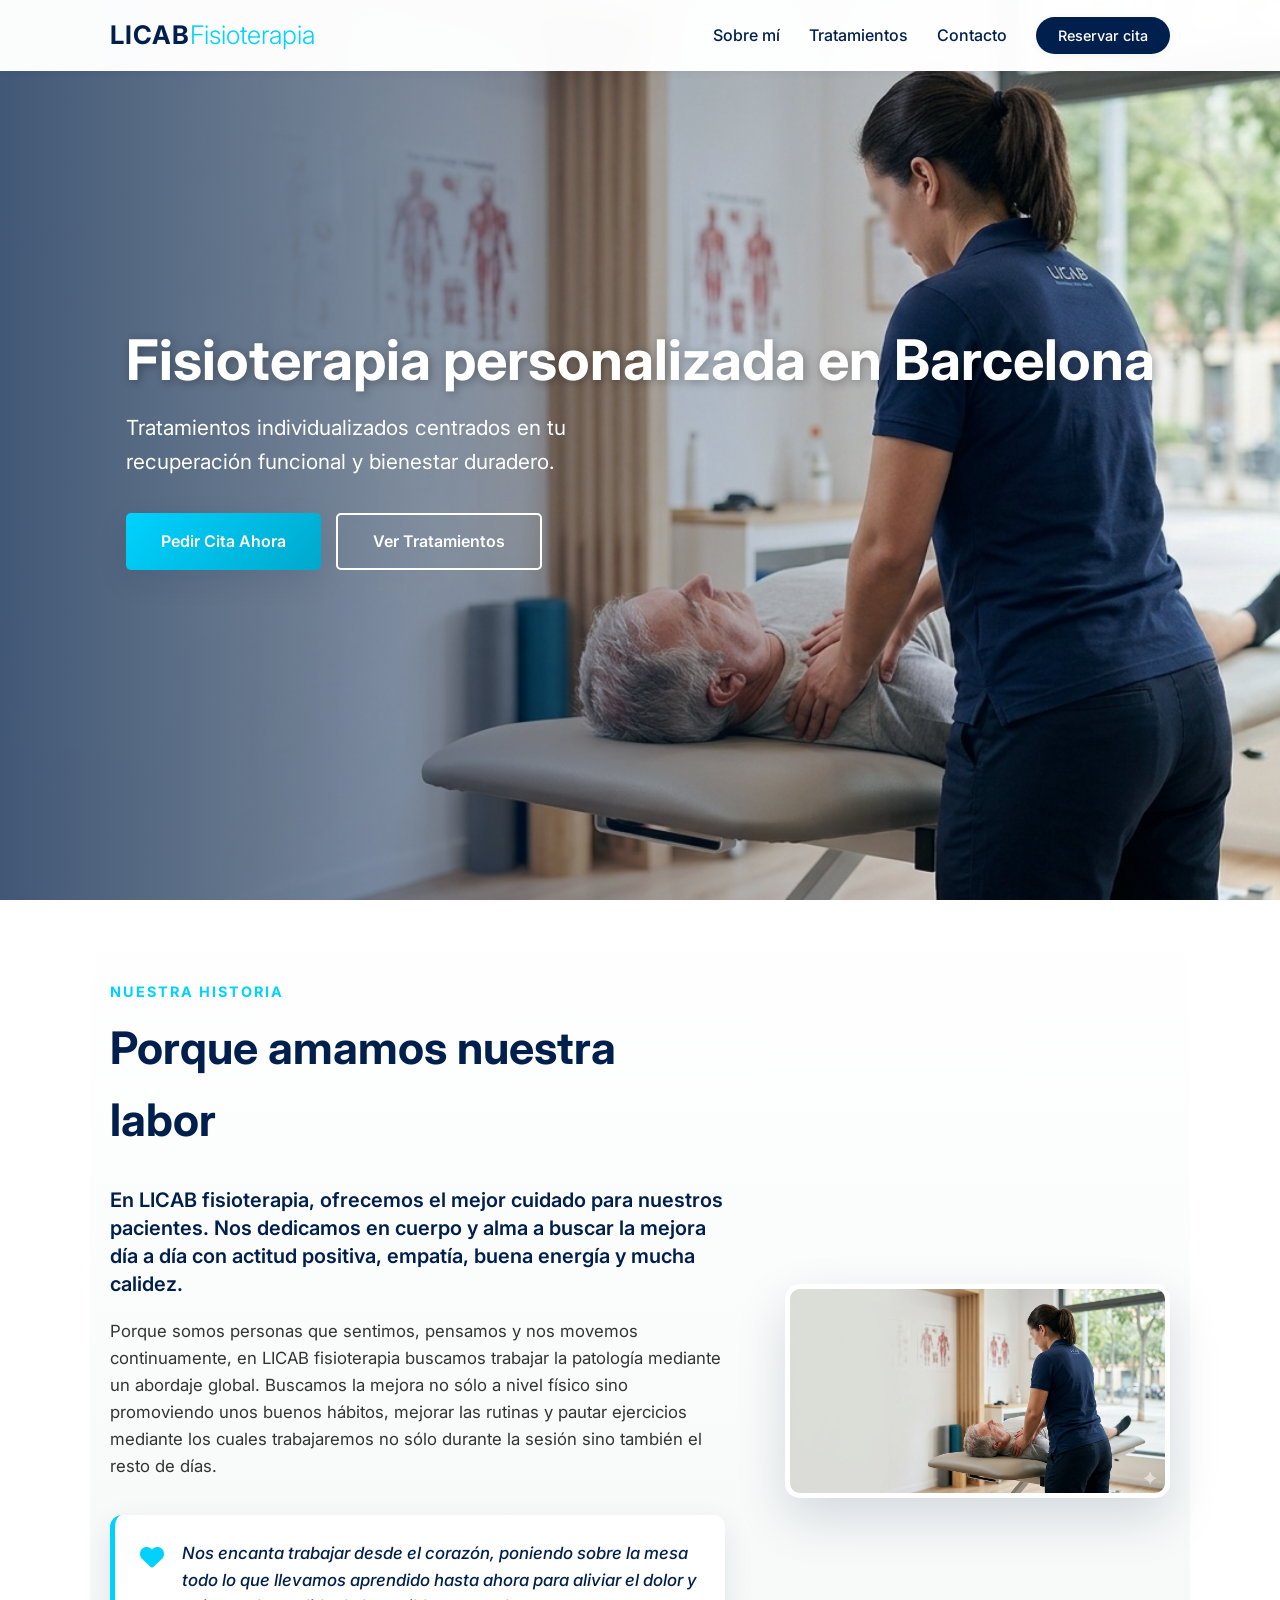
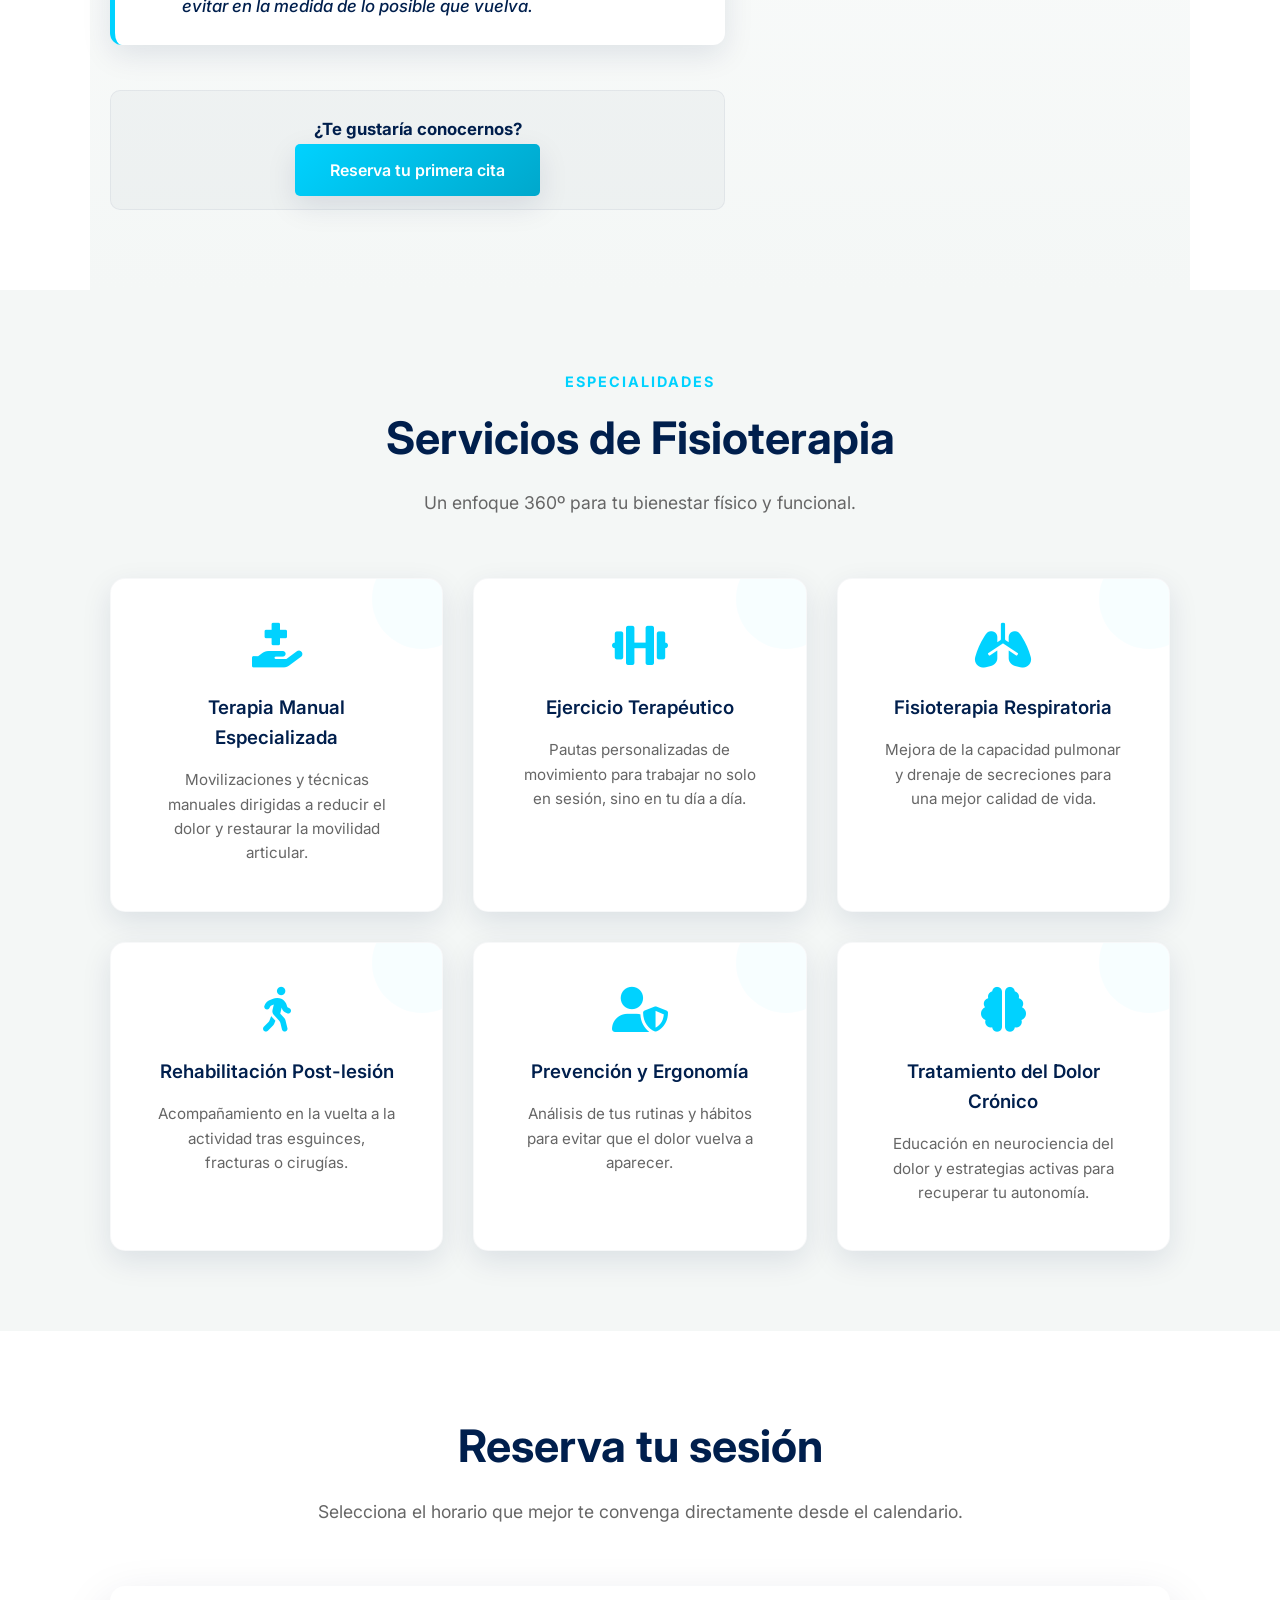
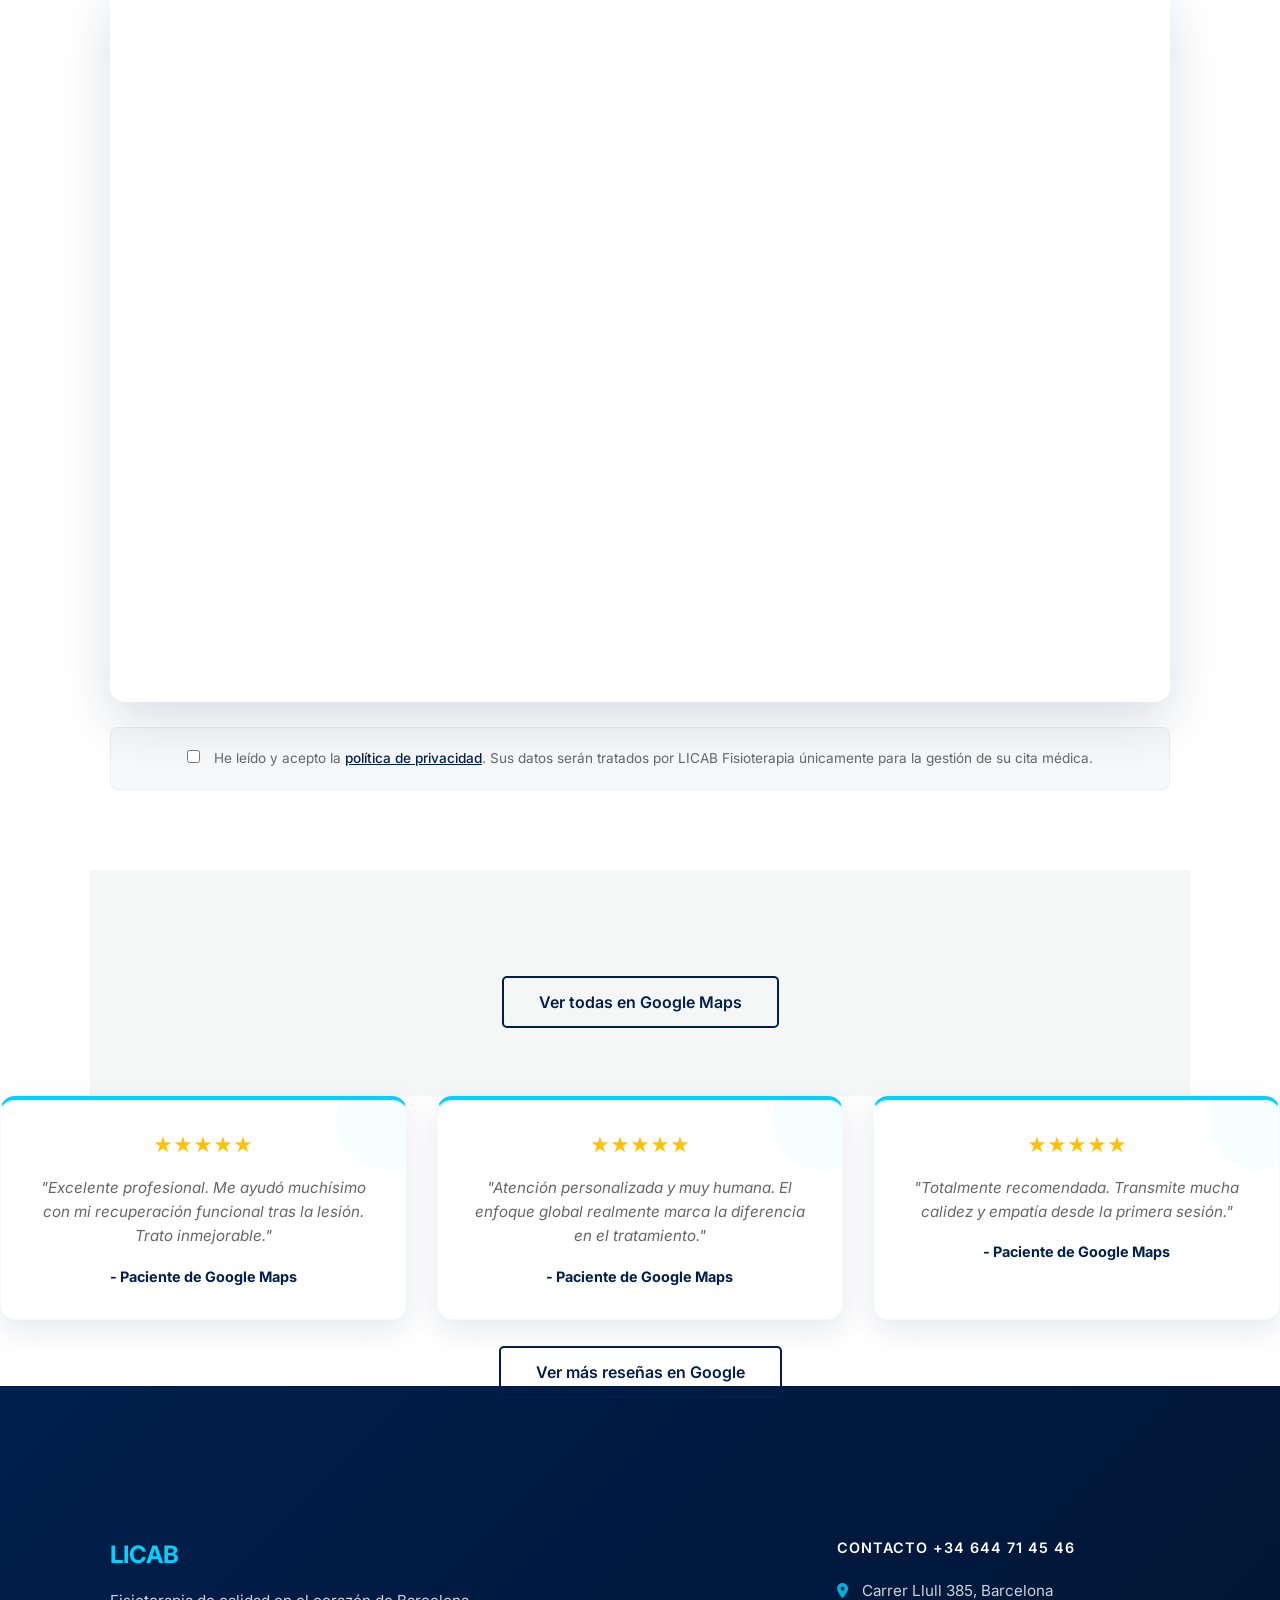
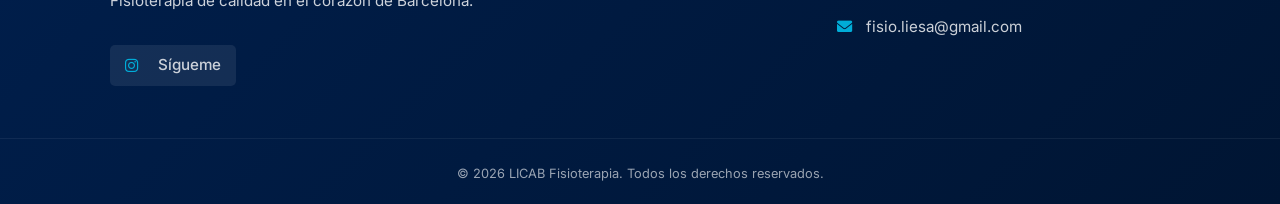
==== index.html @ 3797618f "Update index.html Signed-off-by: nekoblu <laura.licab@gmail.com>" ====
<!DOCTYPE html>
<html lang="es">
<head>
    <meta charset="UTF-8">
    <meta name="viewport" content="width=device-width, initial-scale=1.0">
    <title>LICAB Fisioterapia | Recuperación Funcional en Barcelona</title>
    <link href="https://fonts.googleapis.com/css2?family=Inter:wght@300;400;600;700&display=swap" rel="stylesheet">
    <link rel="stylesheet" href="https://cdnjs.cloudflare.com/ajax/libs/font-awesome/6.0.0/css/all.min.css">
    <link rel="stylesheet" href="style.css">
</head>
<body>

<header>
    <div class="container nav-container">
        <div class="logo">LICAB<span>Fisioterapia</span></div>
        <nav>
            <a href="#sobre">Sobre mí</a>
            <a href="#tratamientos">Tratamientos</a>
            <a href="#contacto">Contacto</a>
            <a class="btn-nav" href="#reserva">Reservar cita</a>
        </nav>
    </div>
</header>

<!-- SECCIÓN HERO (Encabezado) -->
<section class="hero">
    <div class="container hero-content-left"> <!-- Cambiamos el nombre de la clase aquí -->
        <h1>Fisioterapia personalizada en Barcelona</h1>
        <p>Tratamientos individualizados centrados en tu recuperación funcional y bienestar duradero.</p>
        <div class="hero-btns">
            <a class="btn-primary" href="#reserva">Pedir Cita Ahora</a>
            <a class="btn-secondary" href="#tratamientos">Ver Tratamientos</a>
        </div>
    </div>
</section>

<section id="sobre" class="container">
    <div class="sobre-nosotros-wrapper">
        
        <div class="sobre-text-content">
            <div class="section-header align-left">
                <span class="subtitle">Nuestra Historia</span>
                <h2>Porque amamos nuestra labor</h2>
            </div>
            
            <p class="lead">En LICAB fisioterapia, ofrecemos el mejor cuidado para nuestros pacientes. Nos dedicamos en cuerpo y alma a buscar la mejora día a día con actitud positiva, empatía, buena energía y mucha calidez.</p>
            
            <p>Porque somos personas que sentimos, pensamos y nos movemos continuamente, en LICAB fisioterapia buscamos trabajar la patología mediante un abordaje global. Buscamos la mejora no sólo a nivel físico sino promoviendo unos buenos hábitos, mejorar las rutinas y pautar ejercicios mediante los cuales trabajaremos no sólo durante la sesión sino también el resto de días.</p>
            
            <div class="destacado">
                <i class="fas fa-heart"></i>
                <p>Nos encanta trabajar desde el corazón, poniendo sobre la mesa todo lo que llevamos aprendido hasta ahora para aliviar el dolor y evitar en la medida de lo posible que vuelva.</p>
            </div>
            
            <div class="cta-sobre">
                <p><strong>¿Te gustaría conocernos?</strong></p>
                <a class="btn-primary" href="#reserva">Reserva tu primera cita</a>
            </div>
        </div>
        
        <div class="sobre-image">
            <img src="hero-licab.png" alt="Terapia funcional en LICAB Fisioterapia">
        </div>
        
    </div>
</section>

<section id="tratamientos" class="bg-light">
    <div class="container">
        <div class="section-header">
            <span class="subtitle">Especialidades</span>
            <h2>Servicios de Fisioterapia</h2>
            <p>Un enfoque 360º para tu bienestar físico y funcional.</p>
        </div>
        <div class="grid">
            <div class="card">
                <i class="fas fa-hand-holding-medical"></i>
                <h3>Terapia Manual Especializada</h3>
                <p>Movilizaciones y técnicas manuales dirigidas a reducir el dolor y restaurar la movilidad articular.</p>
            </div>
            <div class="card">
                <i class="fas fa-dumbbell"></i>
                <h3>Ejercicio Terapéutico</h3>
                <p>Pautas personalizadas de movimiento para trabajar no solo en sesión, sino en tu día a día.</p>
            </div>
            <div class="card">
                <i class="fas fa-lungs"></i>
                <h3>Fisioterapia Respiratoria</h3>
                <p>Mejora de la capacidad pulmonar y drenaje de secreciones para una mejor calidad de vida.</p>
            </div>
            <div class="card">
                <i class="fas fa-walking"></i>
                <h3>Rehabilitación Post-lesión</h3>
                <p>Acompañamiento en la vuelta a la actividad tras esguinces, fracturas o cirugías.</p>
            </div>
            <div class="card">
                <i class="fas fa-user-shield"></i>
                <h3>Prevención y Ergonomía</h3>
                <p>Análisis de tus rutinas y hábitos para evitar que el dolor vuelva a aparecer.</p>
            </div>
            <div class="card">
                <i class="fas fa-brain"></i>
                <h3>Tratamiento del Dolor Crónico</h3>
                <p>Educación en neurociencia del dolor y estrategias activas para recuperar tu autonomía.</p>
            </div>
        </div>
    </div>
</section>
    
<section id="reserva" class="container">
    <div class="section-header">
        <h2>Reserva tu sesión</h2>
        <p>Selecciona el horario que mejor te convenga directamente desde el calendario.</p>
    </div>
    <div class="calendar-wrapper">
        <iframe src="https://calendar.google.com/calendar/appointments/schedules/AcZssZ2XTrCWddEaJgsJEPg79zLA_coo40EEr0-ue2dcahUxBSBDdpZVx-xf2ixdfQ2lwGW5abkNfTvt?gv=true" style="border: 0" width="100%" height="700" frameborder="0"></iframe>
    </div>
    
    <div class="privacy-notice">
        <p>
            <input type="checkbox" id="privacy" required> 
            He leído y acepto la <a href="politica-privacidad.html" target="_blank">política de privacidad</a>. 
            Sus datos serán tratados por LICAB Fisioterapia únicamente para la gestión de su cita médica.
        </p>
    </div>
</section>
<!-- SECCIÓN RESEÑAS (Botón corregido) -->
<section id="resenas" class="container bg-light">
    <!-- ... resto del código de las tarjetas ... -->
    <div style="text-align: center; margin-top: 40px;">
        <!-- Este es el nuevo enlace corregido para evitar el error 404 -->
        <a href="https://www.google.com/search?q=LICAB+fisioterapia+Barcelona#lrd=0x12a4a36b3252533b:0x5e0f52285153860d,1" 
           target="_blank" 
           class="btn-secondary" 
           style="color: var(--navy); border-color: var(--navy);">
           Ver todas en Google Maps
        </a>
    </div>
</section>
    
    <div class="grid">
        <div class="card resena-card">
            <div class="stars">★★★★★</div>
            <p>"Excelente profesional. Me ayudó muchísimo con mi recuperación funcional tras la lesión. Trato inmejorable."</p>
            <span class="autor">- Paciente de Google Maps</span>
        </div>
        
        <div class="card resena-card">
            <div class="stars">★★★★★</div>
            <p>"Atención personalizada y muy humana. El enfoque global realmente marca la diferencia en el tratamiento."</p>
            <span class="autor">- Paciente de Google Maps</span>
        </div>
        
        <div class="card resena-card">
            <div class="stars">★★★★★</div>
            <p>"Totalmente recomendada. Transmite mucha calidez y empatía desde la primera sesión."</p>
            <span class="autor">- Paciente de Google Maps</span>
        </div>
    </div>

    <div style="text-align: center; margin-top: 40px;">
        <a href="https://www.google.com/maps/search/LICAB+fisioterapia+Barcelona" target="_blank" class="btn-secondary" style="color: var(--navy); border-color: var(--navy);">Ver más reseñas en Google</a>
    </div>
</section>
    
<footer id="contacto">
    <div class="container footer-grid">
        <div>
            <h3>LICAB</h3>
            <p>Fisioterapia de calidad en el corazón de Barcelona.</p>
            <p class="social-links">
                <a href="https://instagram.com/TU_USUARIO" target="_blank">
                    <i class="fab fa-instagram"></i> Sígueme
                </a>
            </p>
        </div>
        <div>
            <h4>Contacto +34 644 71 45 46</h4>
            <p><i class="fas fa-map-marker-alt"></i> Carrer Llull 385, Barcelona</p>
            <p><i class="fas fa-envelope"></i> fisio.liesa@gmail.com</p>
        </div>
    </div>
    <div class="footer-bottom">
        <p>© 2026 LICAB Fisioterapia. Todos los derechos reservados.</p>
    </div>
</footer>

<script src="script.js"></script>
</body>
</html>
---- style.css ----
/* =========================================
   LICAB Fisioterapia - Estilos Profesionales
   Paleta: Azul Marino, Blanco, Cian Eléctrico
   ========================================= */

:root {
    /* Colores Principales */
    --navy: #001f4d;         /* Tu azul marino corporativo */
    --white: #ffffff;
    
    /* Colores Complementarios y Acentos */
    --light-bg: #f4f7f6;     /* Gris azulado muy suave para fondos */
    --accent: #00d2ff;       /* Cian eléctrico para botones y destaques */
    --accent-dark: #00a8cc;  /* Cian oscuro para hover */
    --text-main: #333333;
    --text-light: #666666;
    
    /* Profundidad y Capas */
    --shadow-sm: 0 2px 8px rgba(0, 31, 77, 0.05);
    --shadow-md: 0 10px 30px rgba(0, 31, 77, 0.1);
    --shadow-lg: 0 20px 50px rgba(0, 31, 77, 0.15);
    
    /* Transiciones */
    --transition: all 0.3s cubic-bezier(0.4, 0, 0.2, 1);
}

/* --- Resets Básicos y Tipografía --- */
* { box-sizing: border-box; margin: 0; padding: 0; }

.resena-card {
    background: var(--white);
    padding: 30px !important;
    border-top: 4px solid var(--accent) !important;
}

.stars {
    color: #ffc107; /* Dorado Google */
    font-size: 1.2rem;
    margin-bottom: 15px;
}

.resena-card p {
    font-style: italic;
    font-size: 0.95rem;
    color: var(--text-main);
    margin-bottom: 15px;
}

.autor {
    font-weight: 700;
    color: var(--navy);
    font-size: 0.9rem;
}
html { scroll-behavior: smooth; font-size: 16px; }

body { 
    font-family: 'Inter', sans-serif; 
    color: var(--text-main); 
    line-height: 1.6;
    background-color: var(--white);
}

.container { max-width: 1100px; margin: 0 auto; padding: 80px 20px; }

/* --- Header y Navegación Dinámica --- */
header {
    background: rgba(255, 255, 255, 0.98);
    backdrop-filter: blur(10px);
    position: fixed; width: 100%; top: 0; z-index: 1000;
    transition: var(--transition);
    /* Sombra inicial suave */
    box-shadow: var(--shadow-sm);
}

/* Clase que se añade con JS al hacer scroll (script.js debe estar activo) */
header.sticky {
    box-shadow: var(--shadow-md);
    padding: 10px 0;
}

.nav-container {
    display: flex; justify-content: space-between; align-items: center;
    padding: 15px 20px;
}

.logo { 
    font-weight: 700; font-size: 1.6rem; 
    color: var(--navy); 
    text-transform: uppercase; letter-spacing: 1px;
}
.logo span { color: var(--accent); font-weight: 300; text-transform: none; letter-spacing: 0; }

nav a { 
    text-decoration: none; color: var(--navy); 
    margin-left: 25px; font-weight: 500; 
    transition: var(--transition);
    position: relative;
}

nav a:not(.btn-nav)::after {
    content: ''; position: absolute; width: 0; height: 2px; 
    bottom: -5px; left: 0; background-color: var(--accent);
    transition: var(--transition);
}

nav a:not(.btn-nav):hover::after { width: 100%; }
nav a:hover { color: var(--accent); }

.btn-nav {
    background: var(--navy); color: white !important;
    padding: 10px 22px; border-radius: 50px;
    font-size: 0.9rem;
    box-shadow: var(--shadow-sm);
}
.btn-nav:hover { background: var(--accent); transform: translateY(-2px); box-shadow: var(--shadow-md); }

/* --- Hero Section Alineada a la Izquierda --- */
.hero {
    background: 
        linear-gradient(90deg, rgba(0, 31, 77, 0.7) 0%, rgba(0, 31, 77, 0.2) 60%, transparent 100%), 
        url('hero-licab.png') center/cover no-repeat;
    height: 100vh;
    display: flex; 
    align-items: center; 
    justify-content: flex-start; /* Empuja el contenido al inicio (izquierda) */
    text-align: left; /* Alinea el texto a la izquierda */
    color: white;
    background-attachment: fixed;
    margin-top: 0;
}

.hero-content {
    max-width: 650px; /* Limitamos el ancho para que no cruce toda la pantalla */
    padding-left: 8%; /* Espacio de cortesía respecto al borde izquierdo */
}

.hero h1 { 
    font-size: 3.5rem; 
    margin-bottom: 20px; 
    font-weight: 700; 
    line-height: 1.1;
    text-shadow: 2px 2px 10px rgba(0,0,0,0.3);
}

.hero p { 
    font-size: 1.3rem; 
    margin-bottom: 35px; 
    max-width: 500px; /* El párrafo se lee mejor si no es muy ancho */
}

.hero-btns { 
    display: flex; 
    gap: 15px; 
    justify-content: flex-start; /* Botones alineados a la izquierda */
}

/* Ajuste para móviles: centramos el contenido para que sea legible en pantallas pequeñas */
@media (max-width: 768px) {
    .hero {
        justify-content: center;
        text-align: center;
    }
    .hero-content {
        padding-left: 20px;
        padding-right: 20px;
    }
    .hero-btns {
        justify-content: center;
        flex-direction: column;
    }
}

/* Botones con degradado sutil */
.btn-primary {
    background: linear-gradient(135deg, var(--accent) 0%, var(--accent-dark) 100%);
    color: white; padding: 16px 35px; border-radius: 5px; 
    text-decoration: none; font-weight: 600; 
    transition: var(--transition);
    box-shadow: var(--shadow-md);
    border: none; cursor: pointer;
}

.btn-secondary {
    border: 2px solid white; color: white;
    padding: 14px 35px; border-radius: 5px; text-decoration: none;
    font-weight: 600; transition: var(--transition);
    backdrop-filter: blur(5px);
}

.btn-primary:hover { 
    transform: translateY(-3px); 
    box-shadow: var(--shadow-lg);
}

.btn-secondary:hover { 
    background: rgba(255,255,255,0.1);
    transform: translateY(-2px);
}

/* --- Secciones Generales y Títulos --- */
.section-header { text-align: center; margin-bottom: 60px; max-width: 700px; margin-left: auto; margin-right: auto; }
.subtitle { color: var(--accent); text-transform: uppercase; letter-spacing: 2px; font-size: 0.9rem; font-weight: 700; margin-bottom: 10px; display: block; }
.section-header h2 { color: var(--navy); font-size: 2.8rem; font-weight: 700; margin-bottom: 15px; }
.section-header p { color: var(--text-light); font-size: 1.1rem; }

.bg-light { background-color: var(--light-bg); }

/* --- Sobre Nosotros (Con Degradado de Fondo sutil) --- */
#sobre {
    background: linear-gradient(180deg, var(--white) 0%, var(--light-bg) 100%);
}

.sobre-nosotros-wrapper {
    display: grid;
    grid-template-columns: 1.6fr 1fr; /* Más espacio al texto */
    gap: 60px;
    align-items: center;
}

.align-left { text-align: left; margin-bottom: 30px; margin-left: 0; }

.sobre-text-content p { margin-bottom: 20px; color: var(--text-main); font-size: 1.05rem; }
.sobre-text-content p.lead { font-size: 1.25rem; color: var(--navy); font-weight: 600; line-height: 1.4; }

/* Recuadro Destacado con profundidad */
.destacado {
    background: var(--white);
    padding: 25px;
    border-radius: 12px;
    border-left: 5px solid var(--accent);
    margin: 35px 0;
    display: flex; align-items: start; gap: 18px;
    box-shadow: var(--shadow-md);
}

.destacado i { color: var(--accent); font-size: 1.5rem; margin-top: 5px; }
.destacado p { margin: 0; font-style: italic; color: var(--navy); font-weight: 500; }

.cta-sobre {
    margin-top: 45px; background: rgba(0, 31, 77, 0.03);
    padding: 25px; border-radius: 10px; text-align: center;
    border: 1px solid rgba(0, 31, 77, 0.05);
}
.cta-sobre p { color: var(--navy); margin-bottom: 15px; }

/* Imagen con borde y sombra para profundidad */
.sobre-image img {
    width: 100%;
    border-radius: 15px;
    box-shadow: var(--shadow-lg);
    border: 5px solid var(--white);
    transition: var(--transition);
}
.sobre-image img:hover { transform: scale(1.02); }

/* --- Grid de Servicios (Tarjetas con Capas) --- */
.grid {
    display: grid;
    grid-template-columns: repeat(auto-fit, minmax(300px, 1fr));
    gap: 30px;
}

.card {
    background: var(--white); padding: 45px; border-radius: 15px;
    box-shadow: var(--shadow-md); transition: var(--transition); 
    text-align: center; border: 1px solid rgba(0, 31, 77, 0.03);
    position: relative; overflow: hidden;
}

/* Decoración sutil de fondo en la tarjeta */
.card::before {
    content: ''; position: absolute; width: 100px; height: 100px;
    background: rgba(0, 210, 255, 0.03);
    border-radius: 50%; top: -30px; right: -30px;
}

.card:hover { 
    transform: translateY(-12px) scale(1.02); 
    box-shadow: var(--shadow-lg);
    border-color: rgba(0, 210, 255, 0.1);
}

.card i { font-size: 2.8rem; color: var(--accent); margin-bottom: 25px; }
.card h3 { color: var(--navy); margin-bottom: 15px; font-weight: 600; }
.card p { color: var(--text-light); font-size: 0.95rem; }

/* --- Sección Reserva y Calendario --- */
.calendar-wrapper {
    box-shadow: var(--shadow-lg); border-radius: 15px; overflow: hidden;
    background: var(--white); border: 4px solid var(--white);
}

.privacy-notice {
    margin-top: 25px; padding: 20px;
    background: rgba(0, 31, 77, 0.03);
    border-radius: 8px; font-size: 0.85rem; color: var(--text-light);
    text-align: center; border: 1px solid rgba(0, 31, 77, 0.05);
}
.privacy-notice input { margin-right: 10px; cursor: pointer; }
.privacy-notice a { color: var(--navy); text-decoration: underline; font-weight: 500; }

/* --- Footer --- */
footer { 
    background: var(--navy); color: white; 
    padding: 70px 0 20px 0; 
    background: linear-gradient(135deg, #001f4d 0%, #001533 100%);
}
.footer-grid { display: grid; grid-template-columns: 2fr 1fr; gap: 60px; padding-bottom: 40px; }
.footer-grid h3 { color: var(--accent); font-size: 1.5rem; margin-bottom: 15px; }
.footer-grid h4 { margin-bottom: 20px; font-weight: 600; text-transform: uppercase; letter-spacing: 1px; font-size: 0.9rem;}
.footer-grid p { opacity: 0.8; margin-bottom: 12px; font-size: 0.95rem; }
.footer-grid i { margin-right: 10px; color: var(--accent); }

.social-links a {
    color: var(--white); text-decoration: none; font-weight: 500;
    margin-top: 20px; display: inline-flex; align-items: center; gap: 10px;
    padding: 8px 15px; background: rgba(255,255,255,0.1); border-radius: 5px;
    transition: var(--transition);
}
.social-links a:hover { background: var(--accent); transform: translateY(-2px); }

.footer-bottom { text-align: center; border-top: 1px solid rgba(255,255,255,0.1); padding-top: 25px; font-size: 0.8rem; opacity: 0.6; }

/* --- Ajustes Responsive (Móviles) --- */
@media (max-width: 900px) {
    .hero h1 { font-size: 2.8rem; }
    .sobre-nosotros-wrapper { grid-template-columns: 1fr; gap: 40px; }
    .sobre-image { order: -1; } /* Imagen arriba en móvil */
    .align-left { text-align: center; }
}

@media (max-width: 600px) {
    .container { padding: 60px 15px; }
    .hero h1 { font-size: 2.2rem; }
    nav { display: none; } /* Podrías añadir un menú hamburguesa aquí luego */
    .hero-btns { flex-direction: column; gap: 10px; }
    .btn-primary, .btn-secondary { width: 100%; }
}
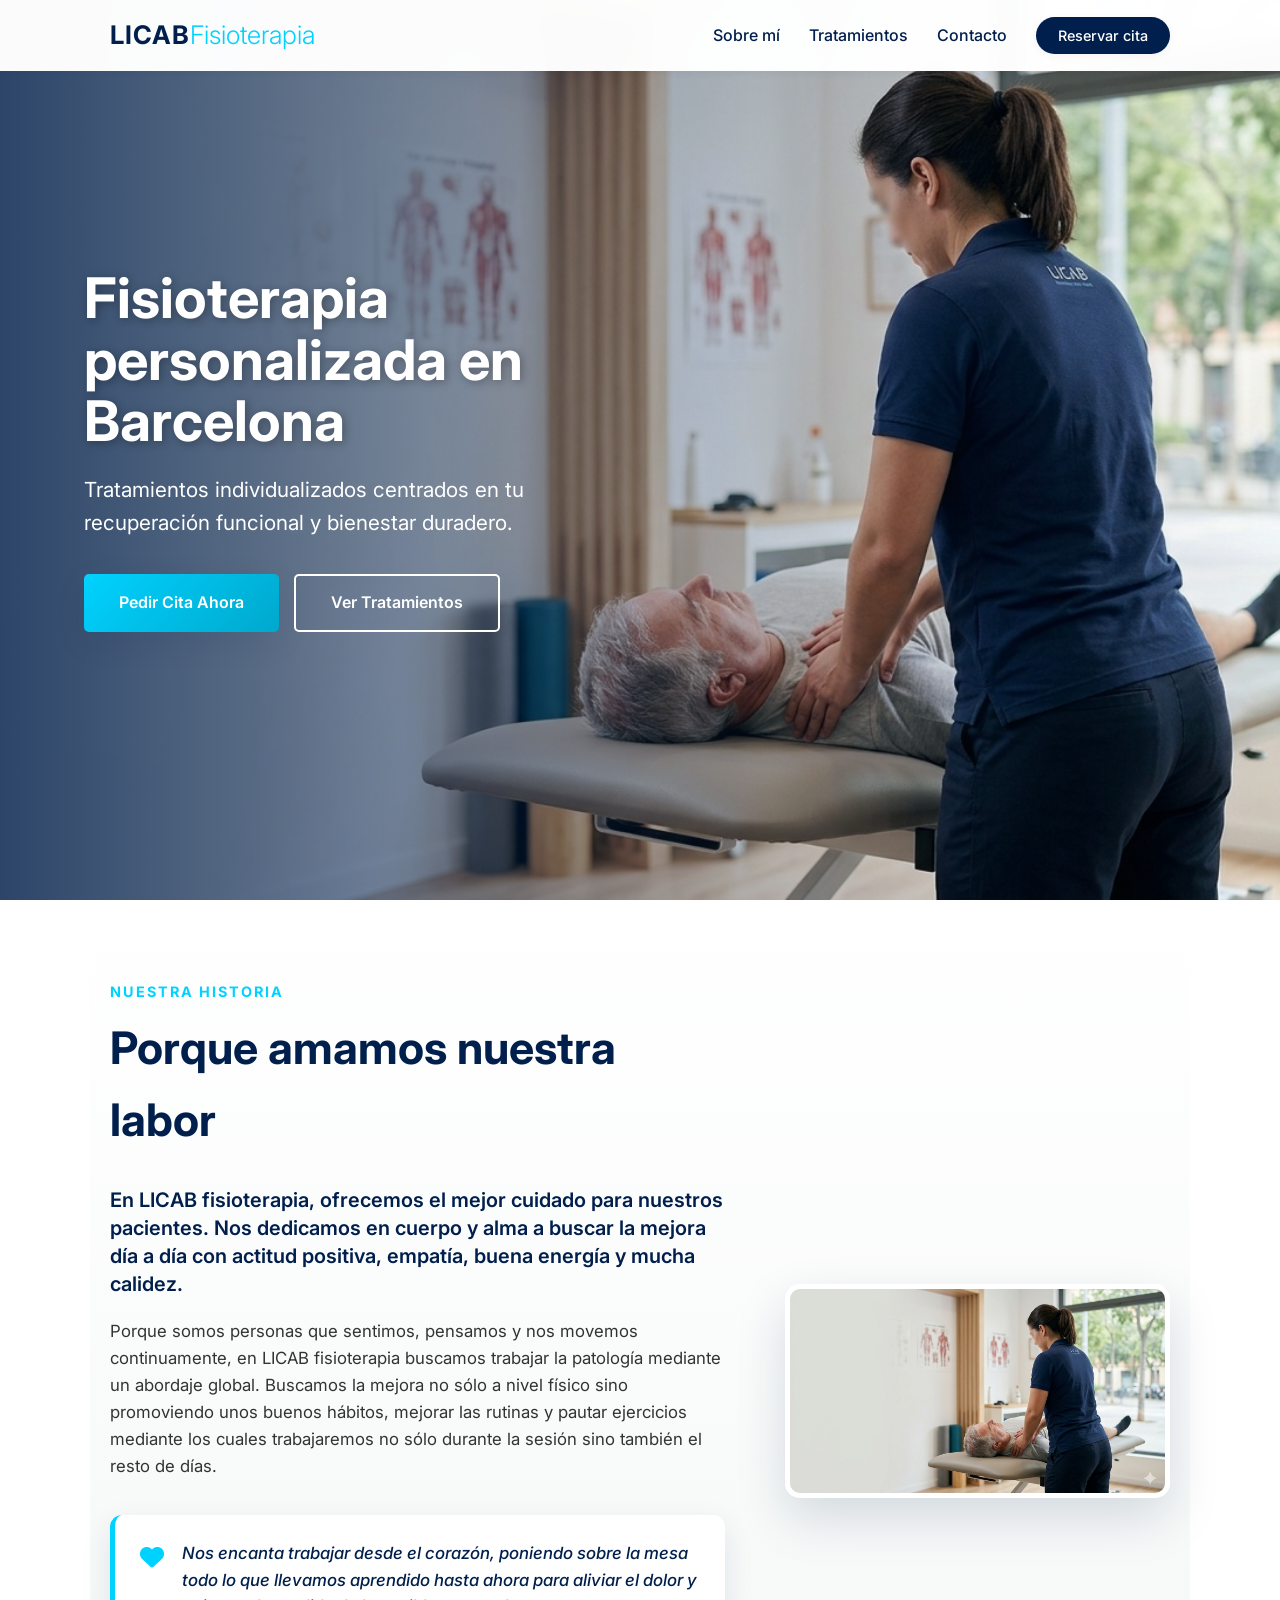
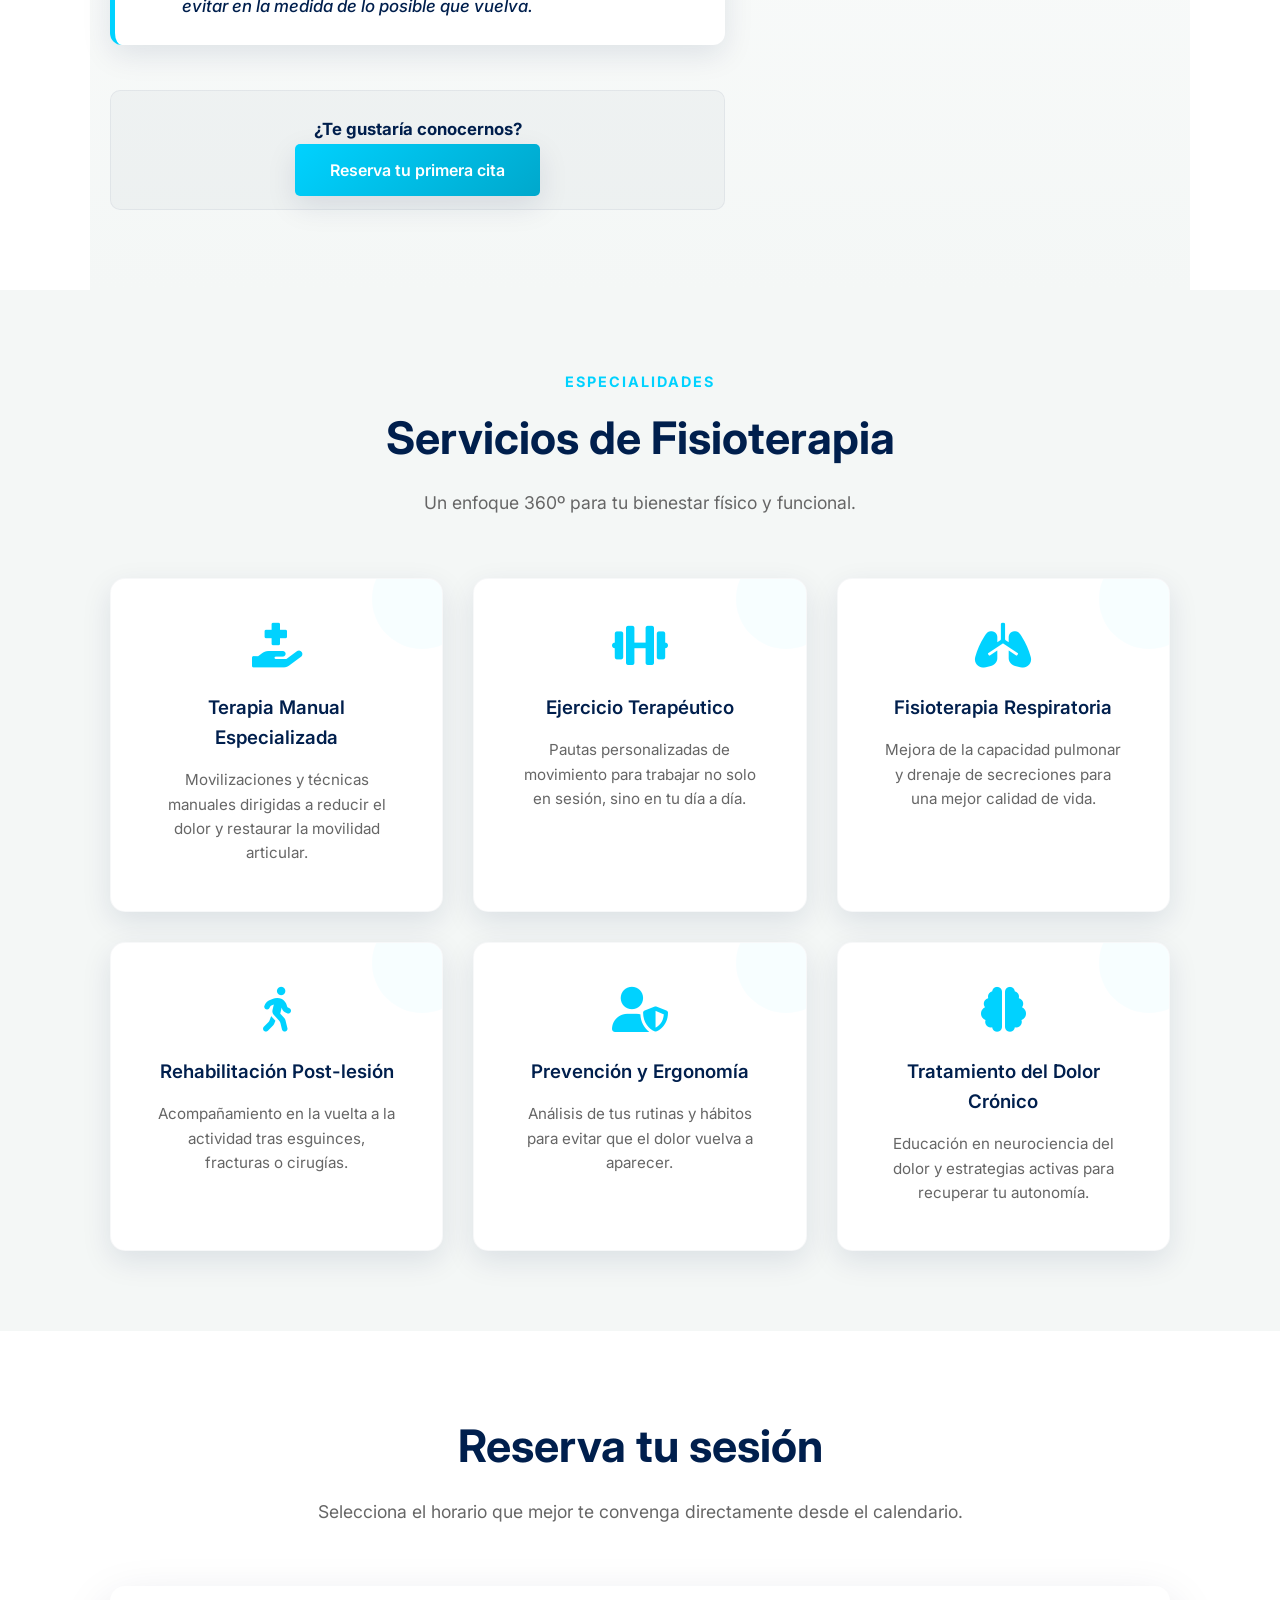
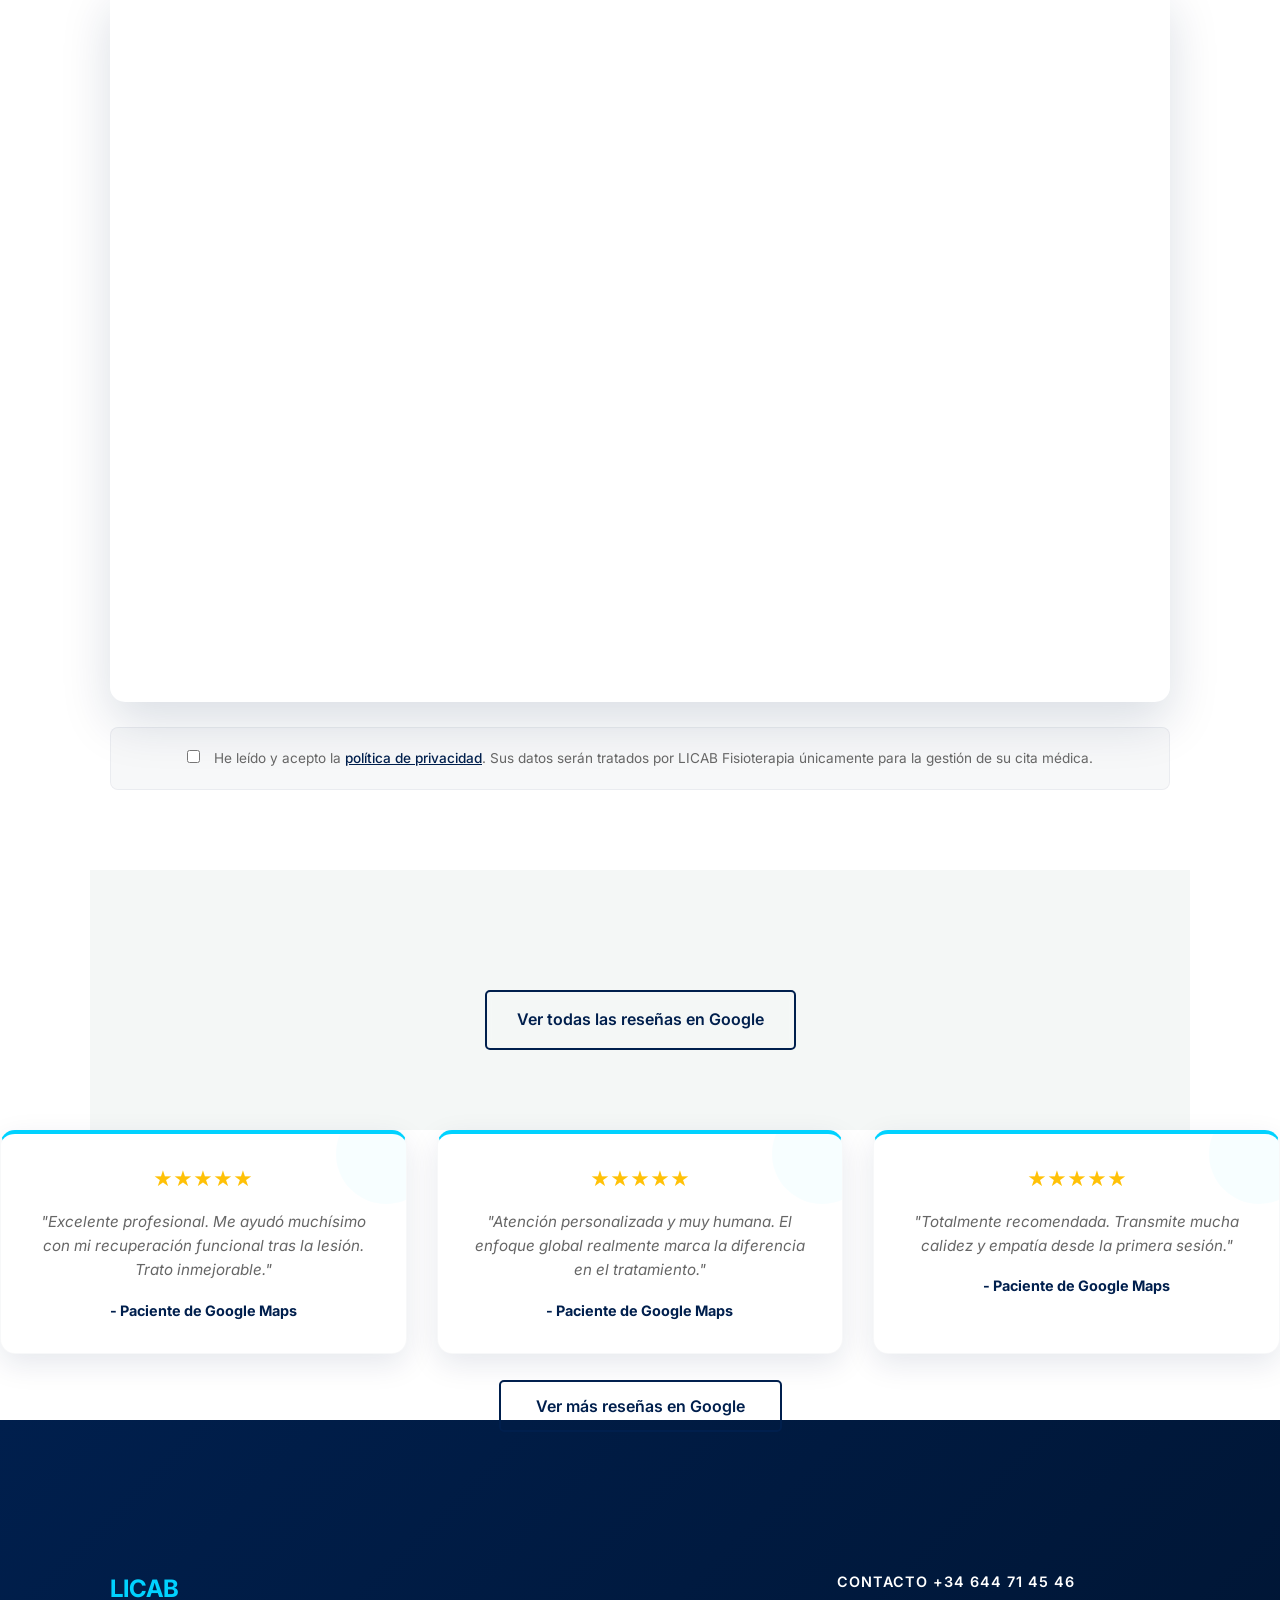
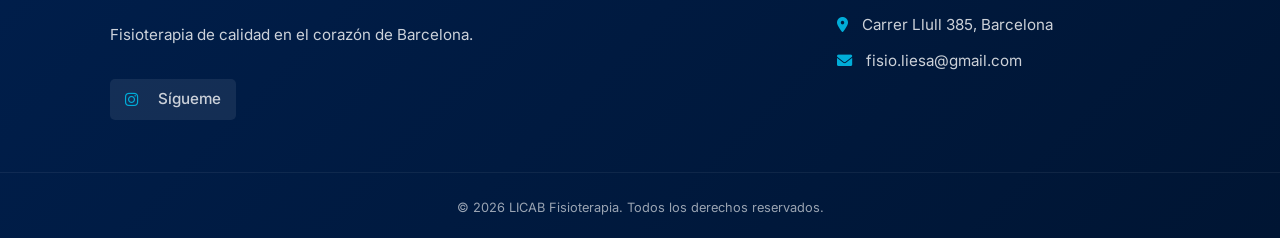
==== commit fdf440b4: "Update index.html Signed-off-by: nekoblu <laura.licab@gmail.com>" ====
--- a/index.html
+++ b/index.html
@@ -126,14 +126,12 @@
 </section>
 <!-- SECCIÓN RESEÑAS (Botón corregido) -->
 <section id="resenas" class="container bg-light">
-    <!-- ... resto del código de las tarjetas ... -->
     <div style="text-align: center; margin-top: 40px;">
-        <!-- Este es el nuevo enlace corregido para evitar el error 404 -->
-        <a href="https://www.google.com/search?q=LICAB+fisioterapia+Barcelona#lrd=0x12a4a36b3252533b:0x5e0f52285153860d,1" 
+        <a href="https://www.google.com/search?q=Laura+Liesa+Fisioterapia+Barcelona#lrd=0x12a4a34000305a33:0x70b6f52e20ec455c,1" 
            target="_blank" 
            class="btn-secondary" 
-           style="color: var(--navy); border-color: var(--navy);">
-           Ver todas en Google Maps
+           style="color: var(--navy); border-color: var(--navy); display: inline-block; padding: 15px 30px; text-decoration: none; border: 2px solid var(--navy); border-radius: 5px; font-weight: 600;">
+           Ver todas las reseñas en Google
         </a>
     </div>
 </section>
@@ -159,7 +157,7 @@
     </div>
 
     <div style="text-align: center; margin-top: 40px;">
-        <a href="https://www.google.com/maps/search/LICAB+fisioterapia+Barcelona" target="_blank" class="btn-secondary" style="color: var(--navy); border-color: var(--navy);">Ver más reseñas en Google</a>
+        <a href="https://www.google.com/maps/search/laura+liesa+fisioterapia" target="_blank" class="btn-secondary" style="color: var(--navy); border-color: var(--navy);">Ver más reseñas en Google</a>
     </div>
 </section>
     
--- a/style.css
+++ b/style.css
@@ -114,19 +114,49 @@
 }
 .btn-nav:hover { background: var(--accent); transform: translateY(-2px); box-shadow: var(--shadow-md); }
 
-/* --- Hero Section Alineada a la Izquierda --- */
+/* --- Ajuste Definitivo Hero a la Izquierda --- */
 .hero {
     background: 
-        linear-gradient(90deg, rgba(0, 31, 77, 0.7) 0%, rgba(0, 31, 77, 0.2) 60%, transparent 100%), 
+        linear-gradient(90deg, rgba(0, 31, 77, 0.8) 0%, rgba(0, 31, 77, 0.2) 60%, transparent 100%), 
         url('hero-licab.png') center/cover no-repeat;
     height: 100vh;
     display: flex; 
     align-items: center; 
-    justify-content: flex-start; /* Empuja el contenido al inicio (izquierda) */
-    text-align: left; /* Alinea el texto a la izquierda */
+    justify-content: flex-start; /* Alinea al inicio del eje principal */
+    text-align: left;
     color: white;
-    background-attachment: fixed;
     margin-top: 0;
+}
+
+.hero-content-left {
+    max-width: 600px;
+    margin-left: 5%;      /* Separación del borde izquierdo */
+    margin-right: auto;   /* Esto empuja todo el bloque hacia la izquierda */
+    padding: 20px;
+    display: flex;
+    flex-direction: column;
+    align-items: flex-start; /* Alinea los hijos (h1, p, btns) a la izquierda */
+}
+
+.hero-btns {
+    display: flex;
+    gap: 15px;
+    justify-content: flex-start; /* Asegura que los botones no se centren */
+    width: 100%;
+}
+
+/* Re-ajuste para móviles (aquí sí es mejor centrar por legibilidad) */
+@media (max-width: 768px) {
+    .hero-content-left {
+        margin-left: auto;
+        margin-right: auto;
+        text-align: center;
+        align-items: center;
+    }
+    .hero-btns {
+        justify-content: center;
+        flex-direction: column;
+    }
 }
 
 .hero-content {
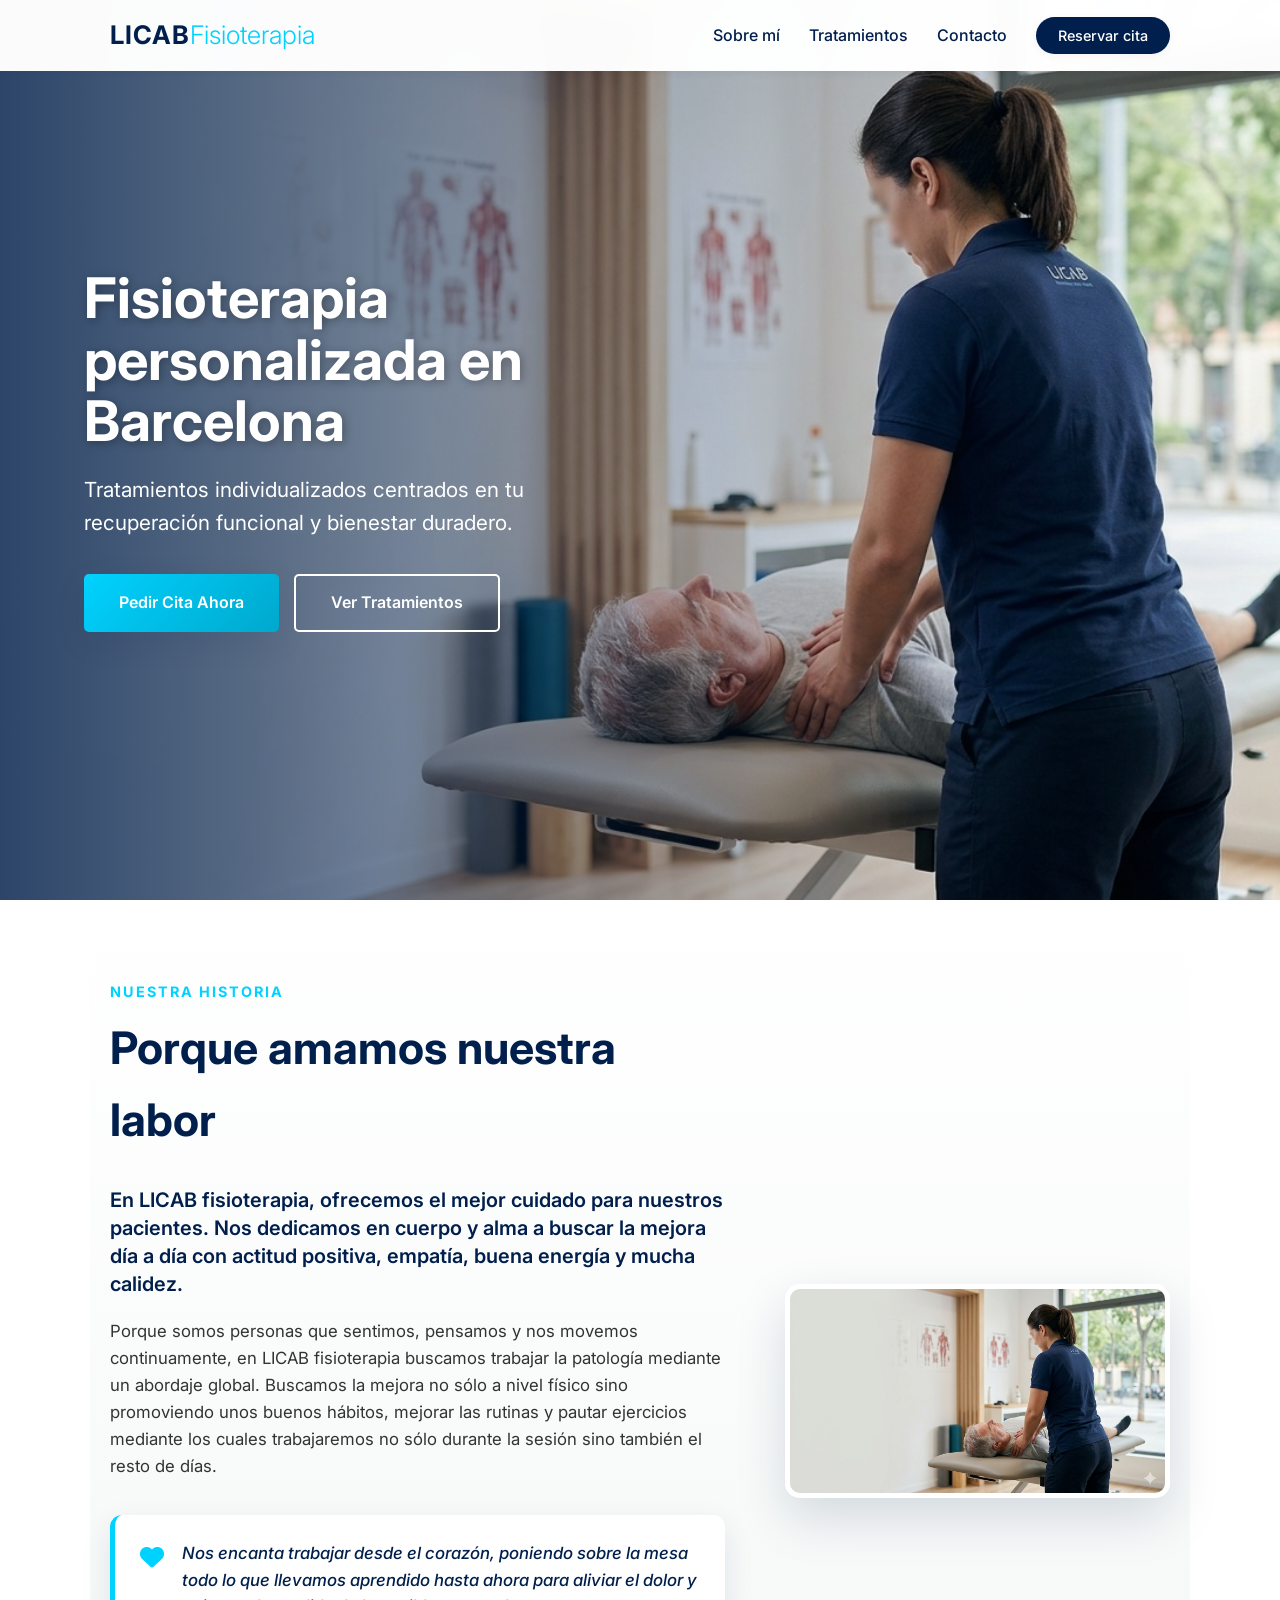
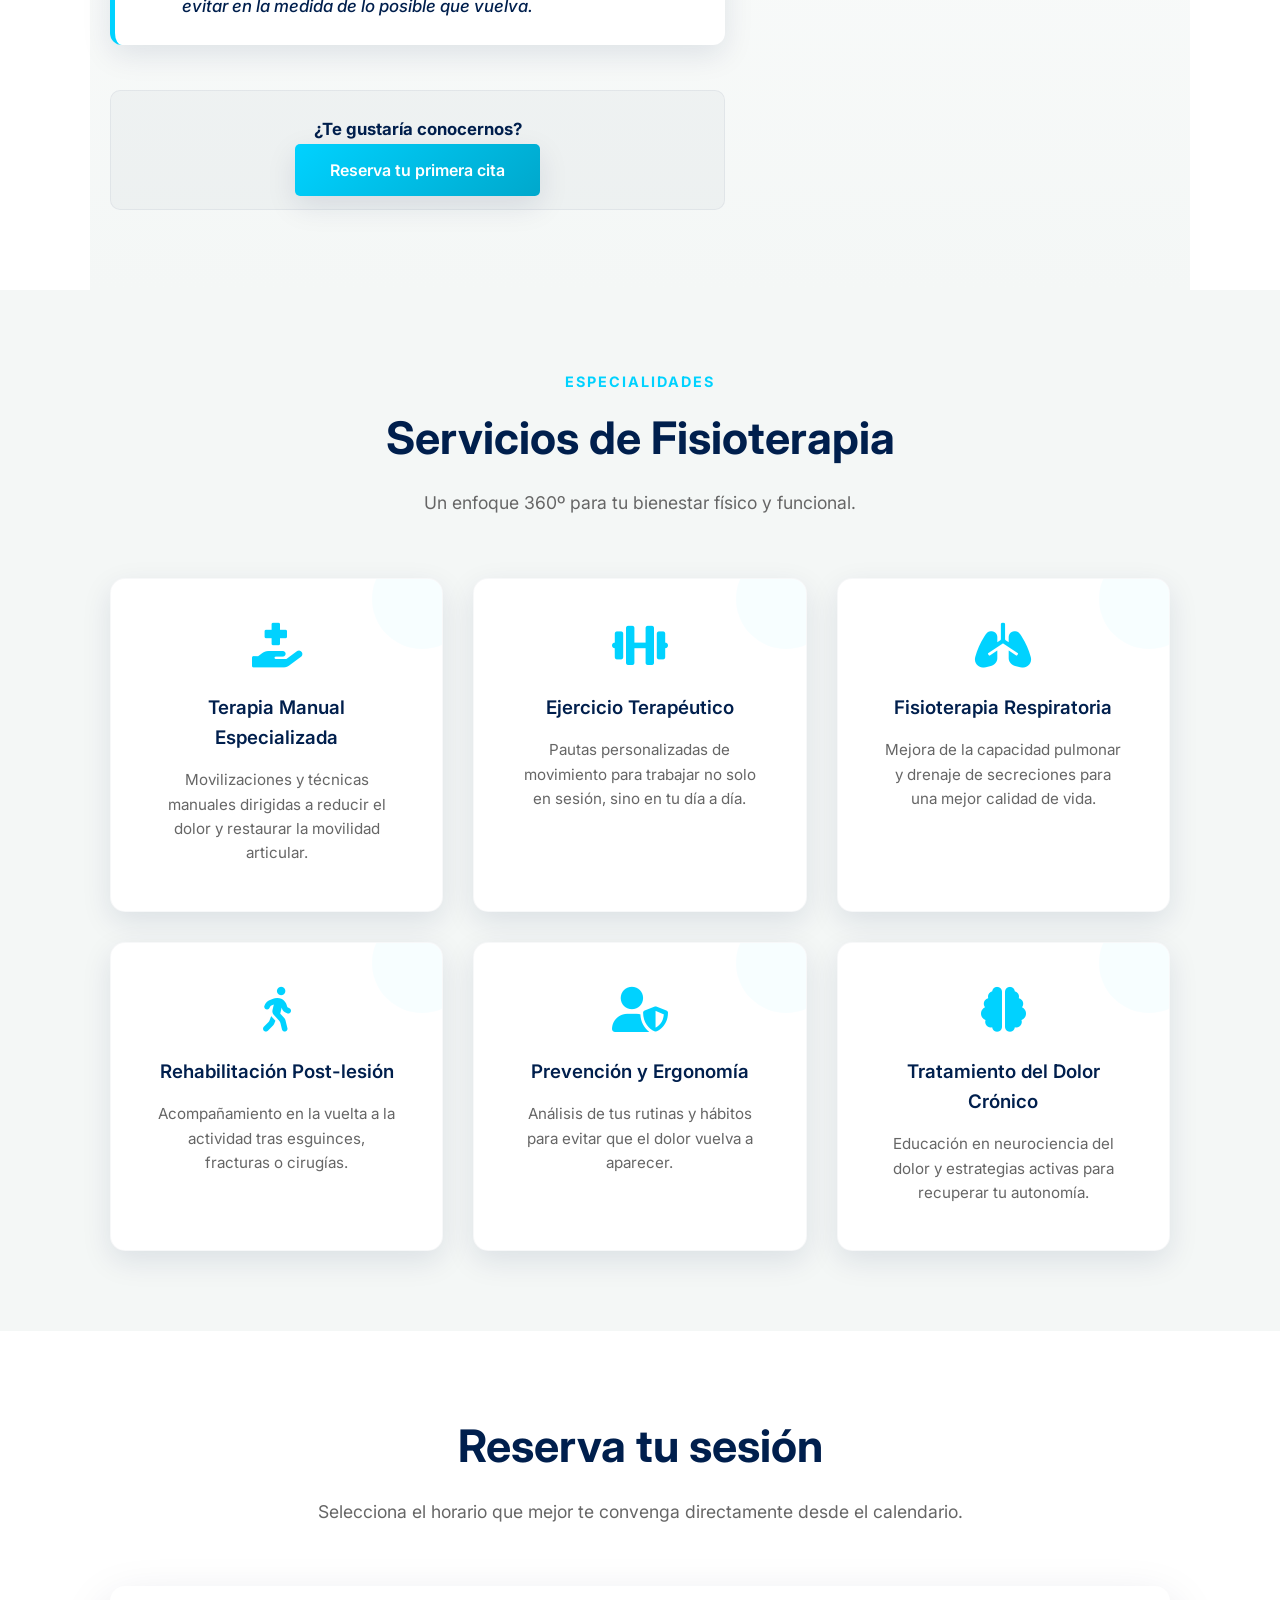
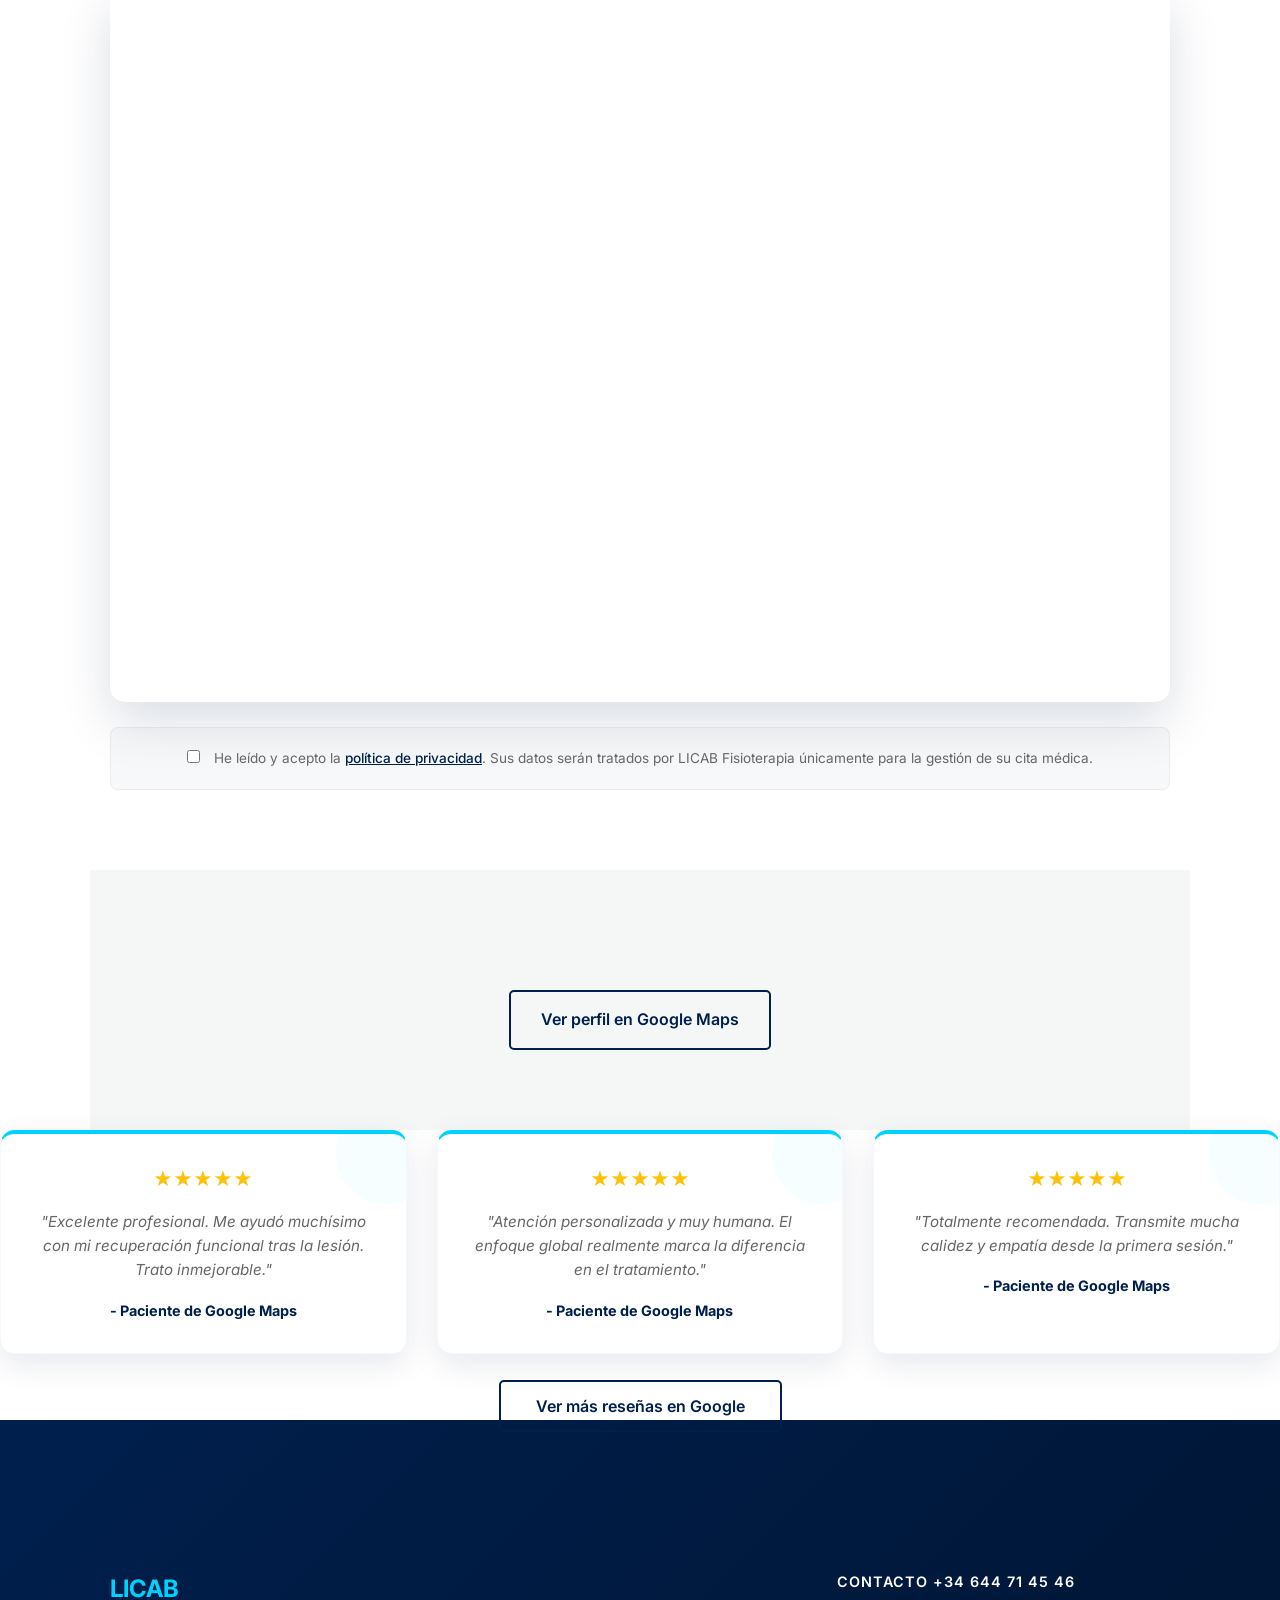
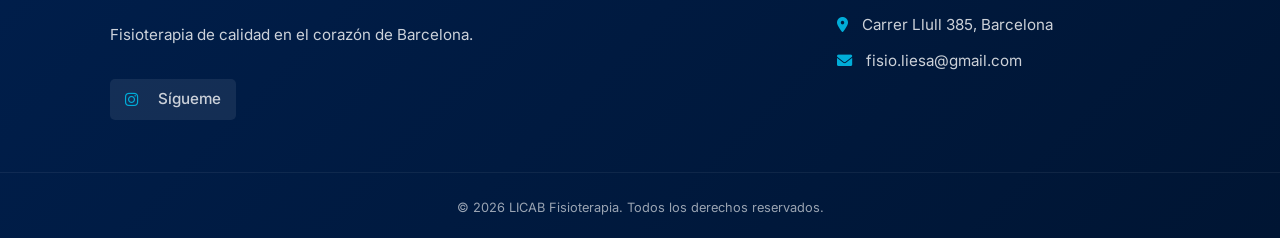
==== commit 79015b72: "Update index.html Signed-off-by: nekoblu <laura.licab@gmail.com>" ====
--- a/index.html
+++ b/index.html
@@ -127,11 +127,11 @@
 <!-- SECCIÓN RESEÑAS (Botón corregido) -->
 <section id="resenas" class="container bg-light">
     <div style="text-align: center; margin-top: 40px;">
-        <a href="https://www.google.com/search?q=Laura+Liesa+Fisioterapia+Barcelona#lrd=0x12a4a34000305a33:0x70b6f52e20ec455c,1" 
+        <a href="https://g.page/r/CVxF7CAu9bawEBM/review" 
            target="_blank" 
            class="btn-secondary" 
            style="color: var(--navy); border-color: var(--navy); display: inline-block; padding: 15px 30px; text-decoration: none; border: 2px solid var(--navy); border-radius: 5px; font-weight: 600;">
-           Ver todas las reseñas en Google
+           Ver perfil en Google Maps
         </a>
     </div>
 </section>
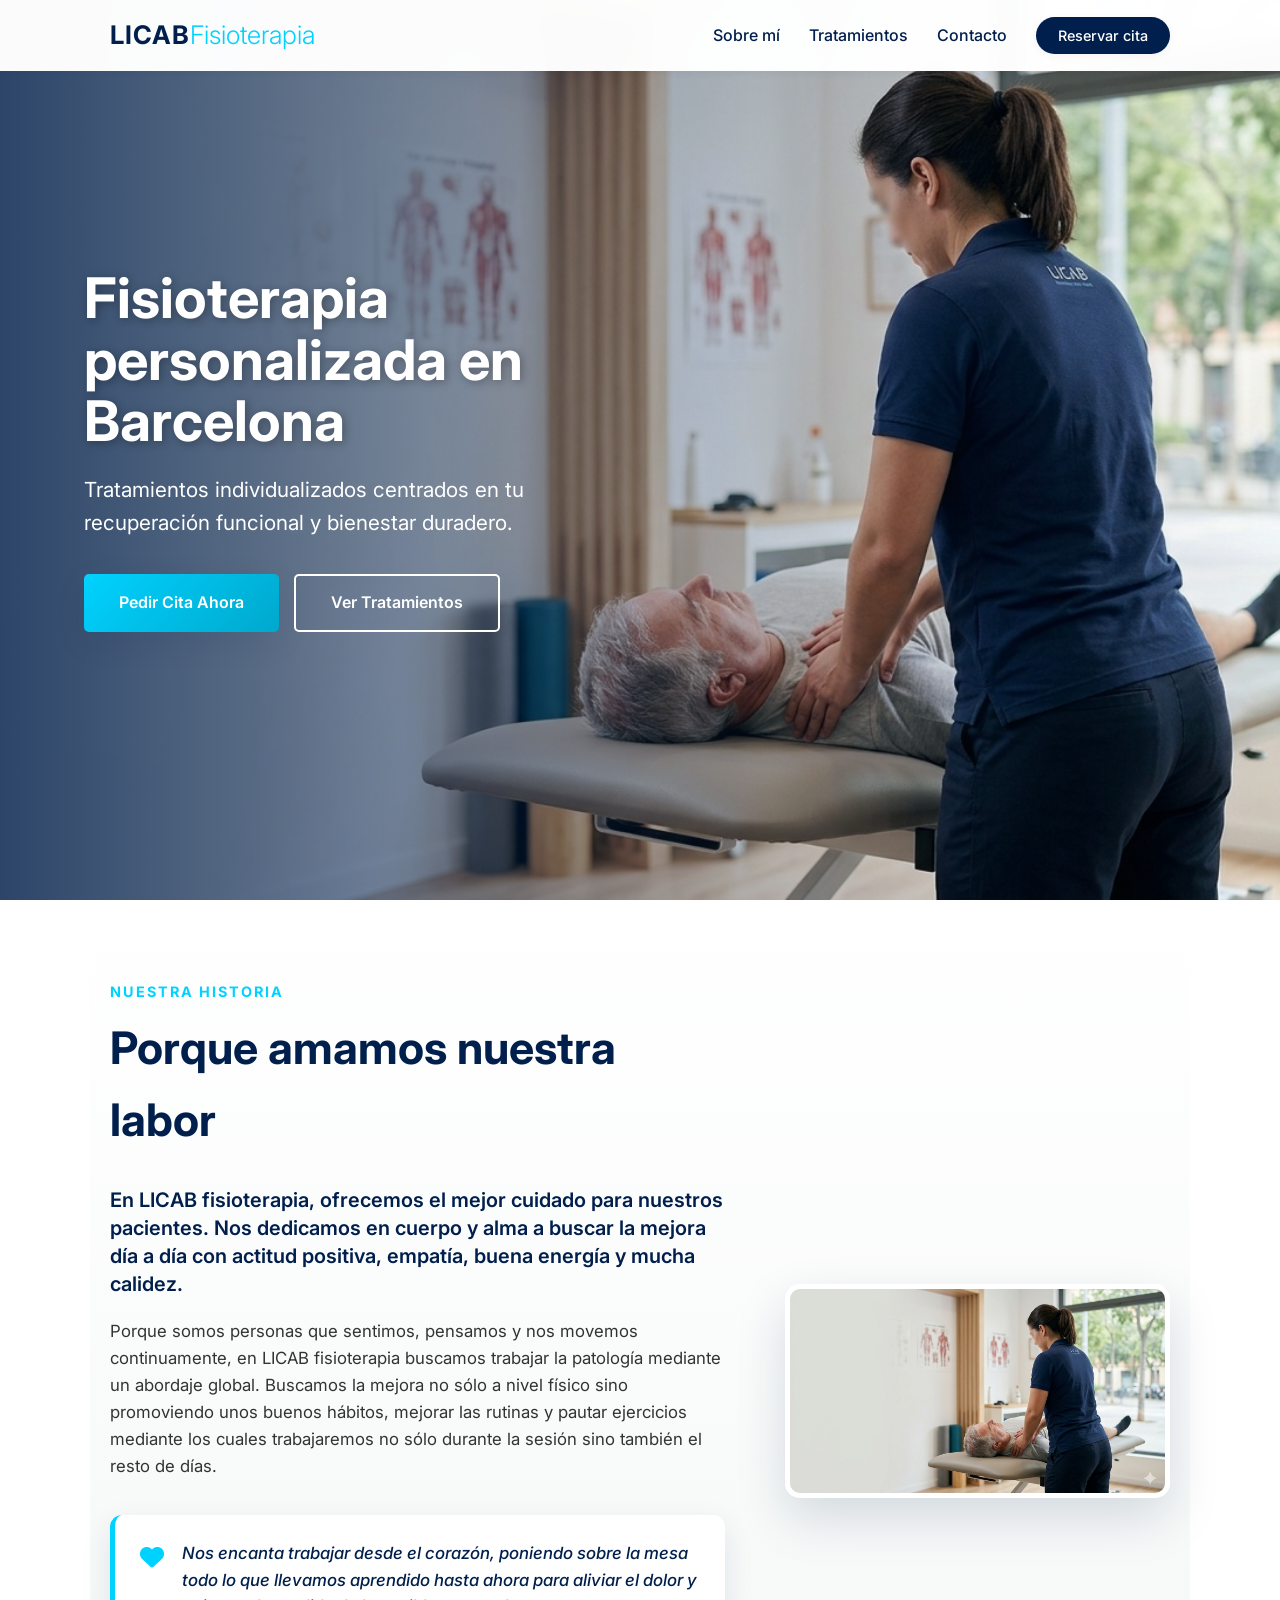
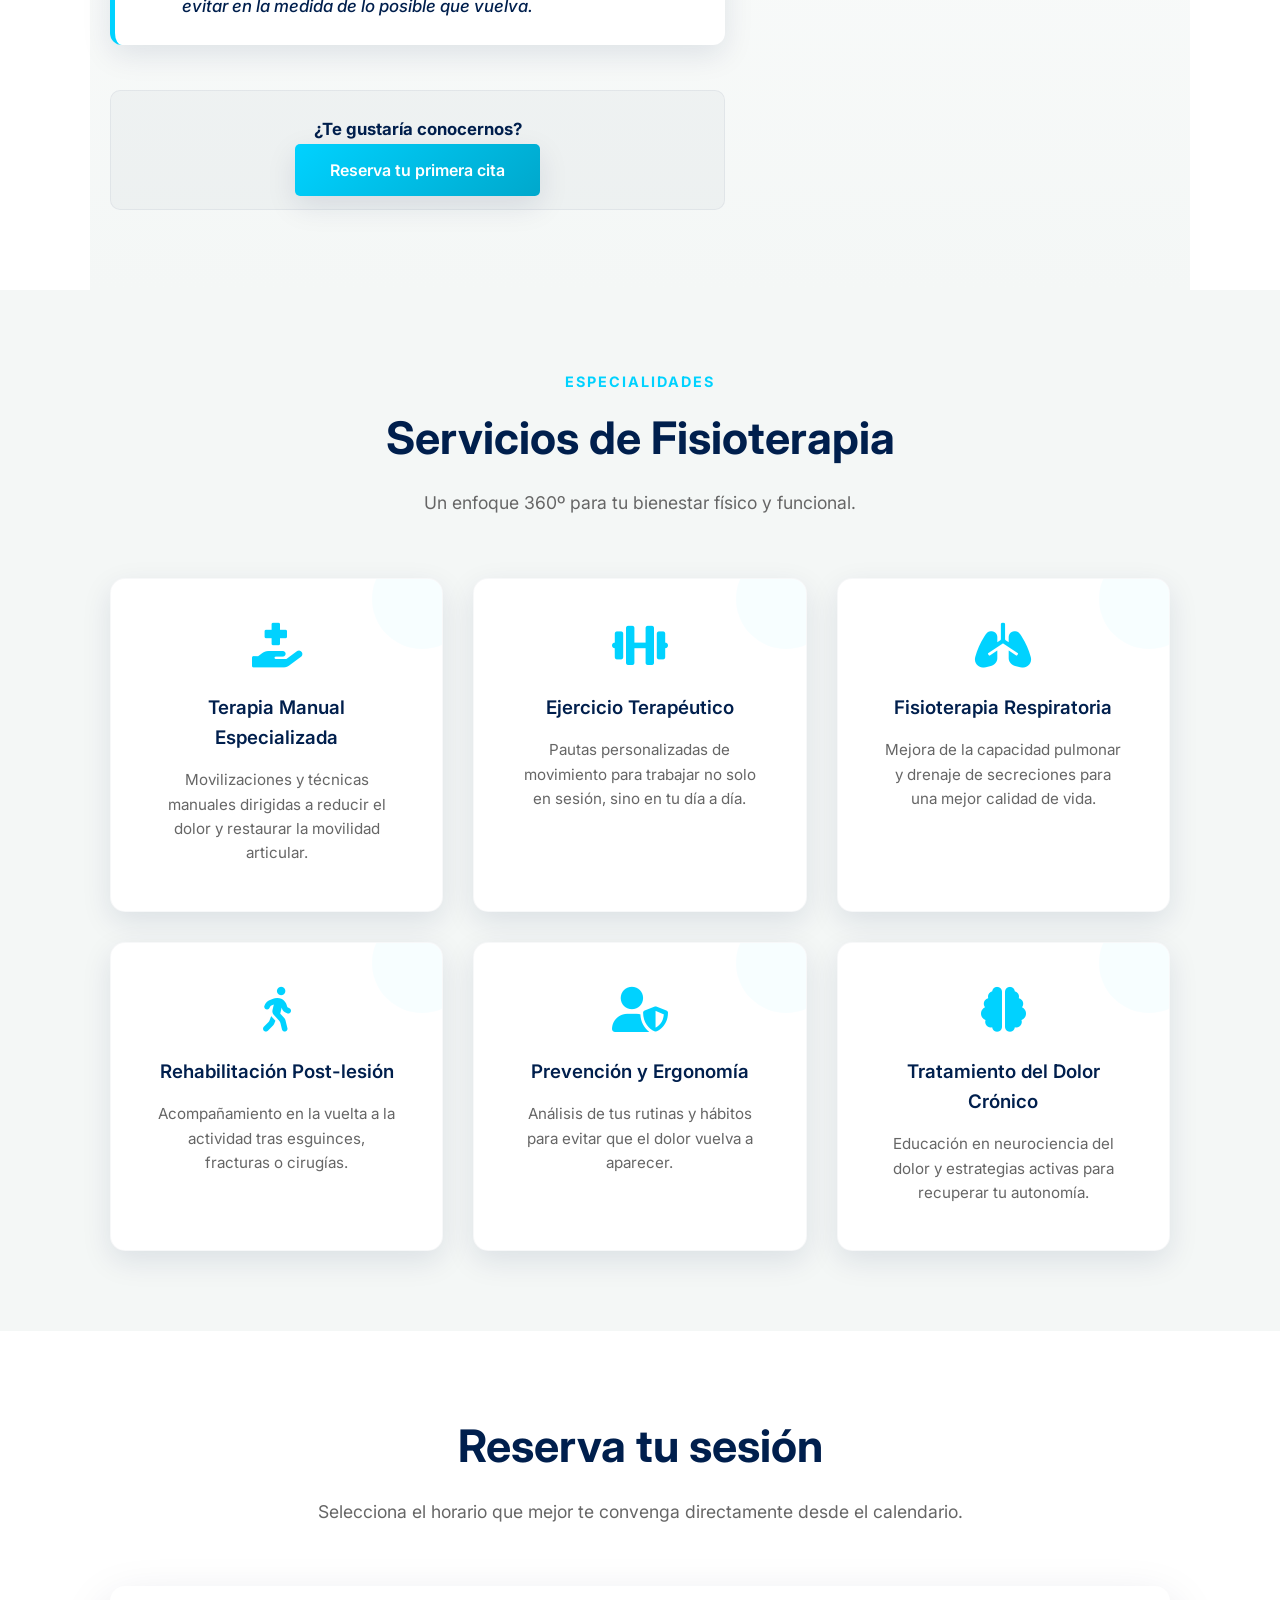
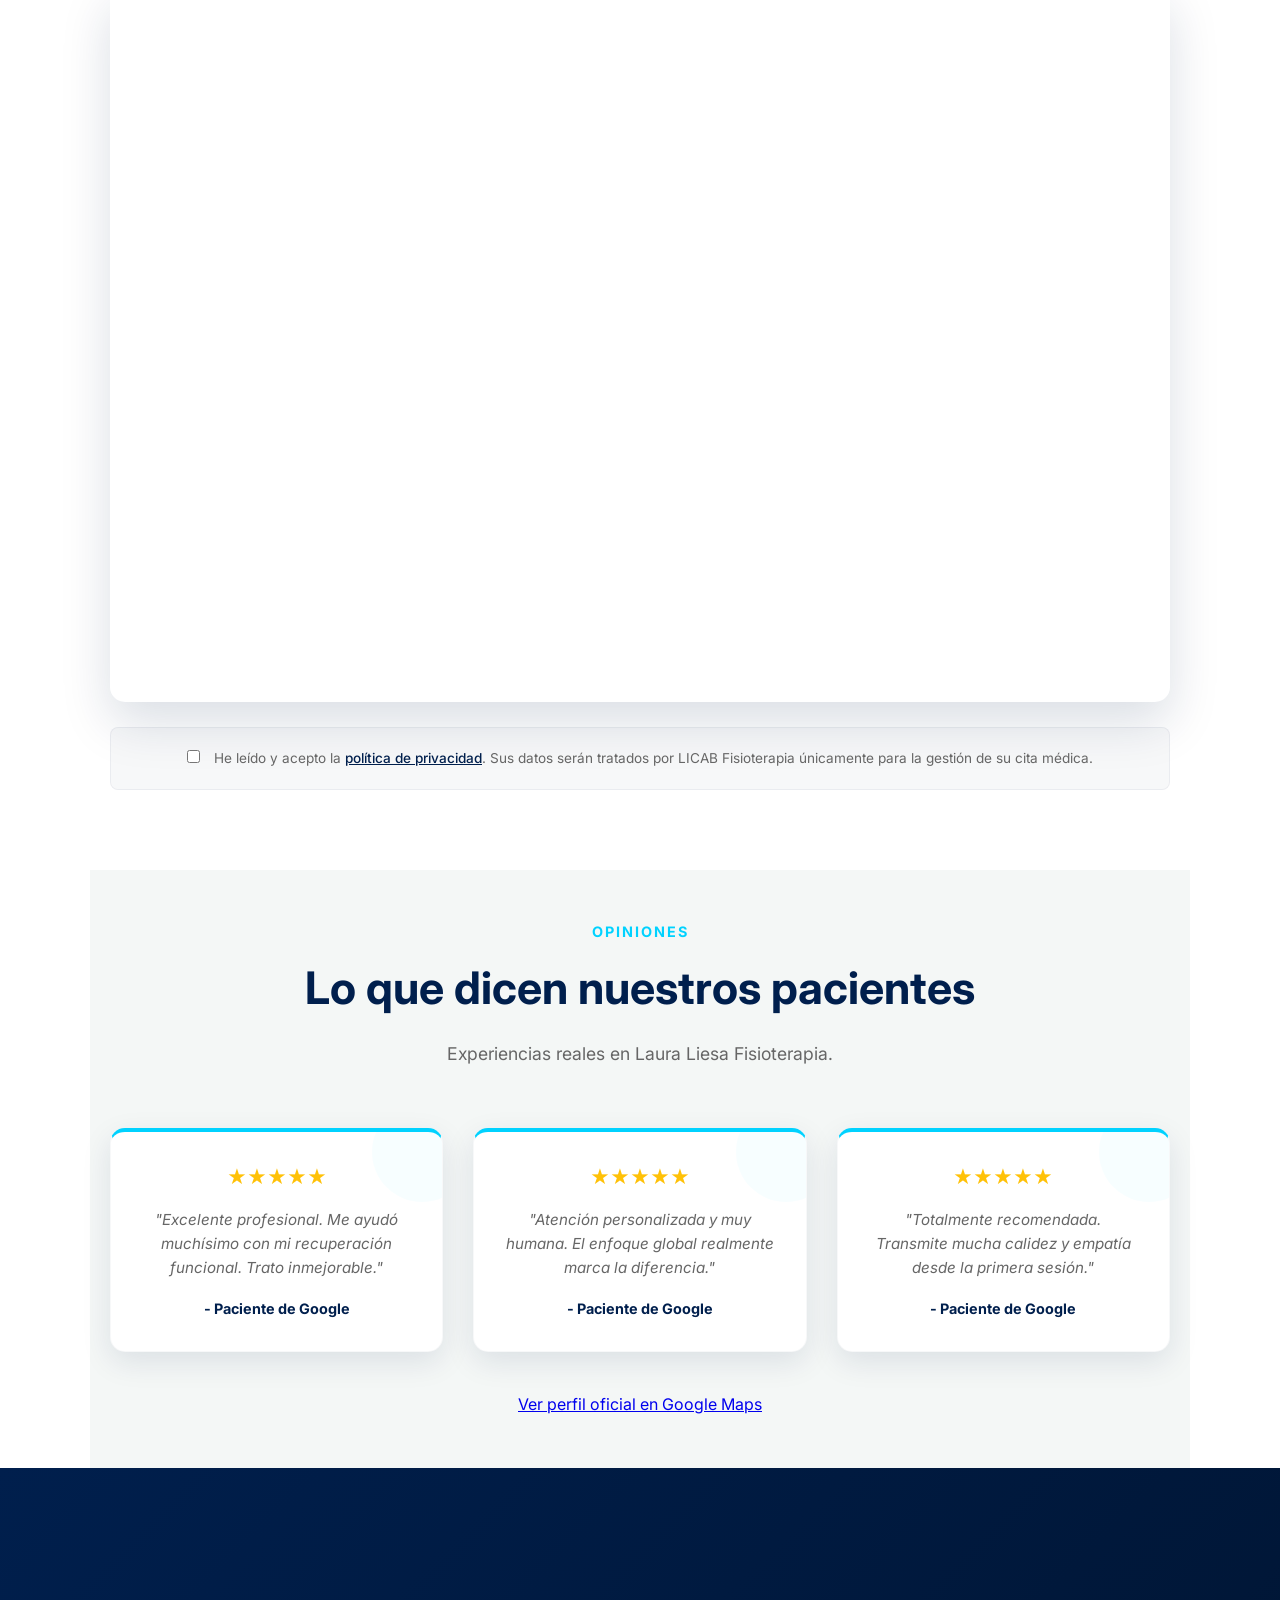
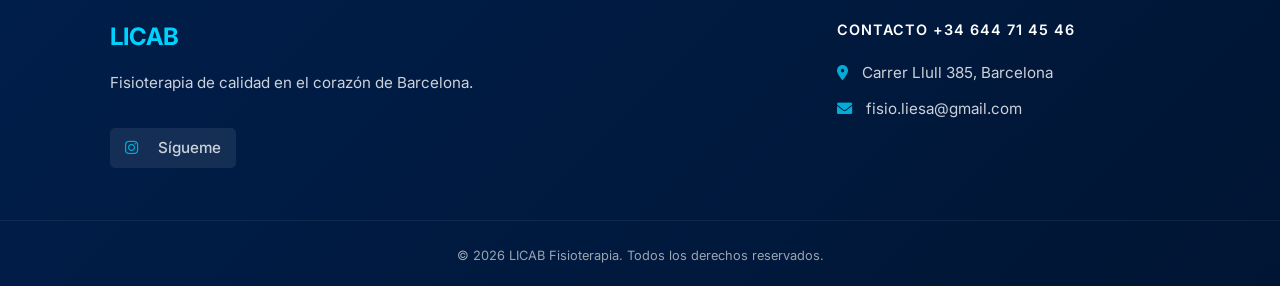
==== commit bff71423: "Update index.html Signed-off-by: nekoblu <laura.licab@gmail.com>" ====
--- a/index.html
+++ b/index.html
@@ -124,40 +124,44 @@
         </p>
     </div>
 </section>
-<!-- SECCIÓN RESEÑAS (Botón corregido) -->
-<section id="resenas" class="container bg-light">
-    <div style="text-align: center; margin-top: 40px;">
-        <a href="https://g.page/r/CVxF7CAu9bawEBM/review" 
-           target="_blank" 
-           class="btn-secondary" 
-           style="color: var(--navy); border-color: var(--navy); display: inline-block; padding: 15px 30px; text-decoration: none; border: 2px solid var(--navy); border-radius: 5px; font-weight: 600;">
-           Ver perfil en Google Maps
-        </a>
+<!-- SECCIÓN DE RESEÑAS LIMPIA -->
+<section id="resenas" class="container bg-light" style="padding-top: 50px; padding-bottom: 50px;">
+    <div class="section-header">
+        <span class="subtitle">Opiniones</span>
+        <h2>Lo que dicen nuestros pacientes</h2>
+        <p>Experiencias reales en Laura Liesa Fisioterapia.</p>
     </div>
-</section>
     
     <div class="grid">
+        <!-- Reseña 1 -->
         <div class="card resena-card">
             <div class="stars">★★★★★</div>
-            <p>"Excelente profesional. Me ayudó muchísimo con mi recuperación funcional tras la lesión. Trato inmejorable."</p>
-            <span class="autor">- Paciente de Google Maps</span>
+            <p>"Excelente profesional. Me ayudó muchísimo con mi recuperación funcional. Trato inmejorable."</p>
+            <span class="autor">- Paciente de Google</span>
         </div>
         
+        <!-- Reseña 2 -->
         <div class="card resena-card">
             <div class="stars">★★★★★</div>
-            <p>"Atención personalizada y muy humana. El enfoque global realmente marca la diferencia en el tratamiento."</p>
-            <span class="autor">- Paciente de Google Maps</span>
+            <p>"Atención personalizada y muy humana. El enfoque global realmente marca la diferencia."</p>
+            <span class="autor">- Paciente de Google</span>
         </div>
         
+        <!-- Reseña 3 -->
         <div class="card resena-card">
             <div class="stars">★★★★★</div>
             <p>"Totalmente recomendada. Transmite mucha calidez y empatía desde la primera sesión."</p>
-            <span class="autor">- Paciente de Google Maps</span>
+            <span class="autor">- Paciente de Google</span>
         </div>
     </div>
 
+    <!-- BOTÓN ÚNICO (Solo abajo) -->
     <div style="text-align: center; margin-top: 40px;">
-        <a href="https://www.google.com/maps/search/laura+liesa+fisioterapia" target="_blank" class="btn-secondary" style="color: var(--navy); border-color: var(--navy);">Ver más reseñas en Google</a>
+        <a href="https://g.page/r/CVxF7CAu9bawEBM/" 
+           target="_blank" 
+           class="btn-google-direct">
+           Ver perfil oficial en Google Maps
+        </a>
     </div>
 </section>
     
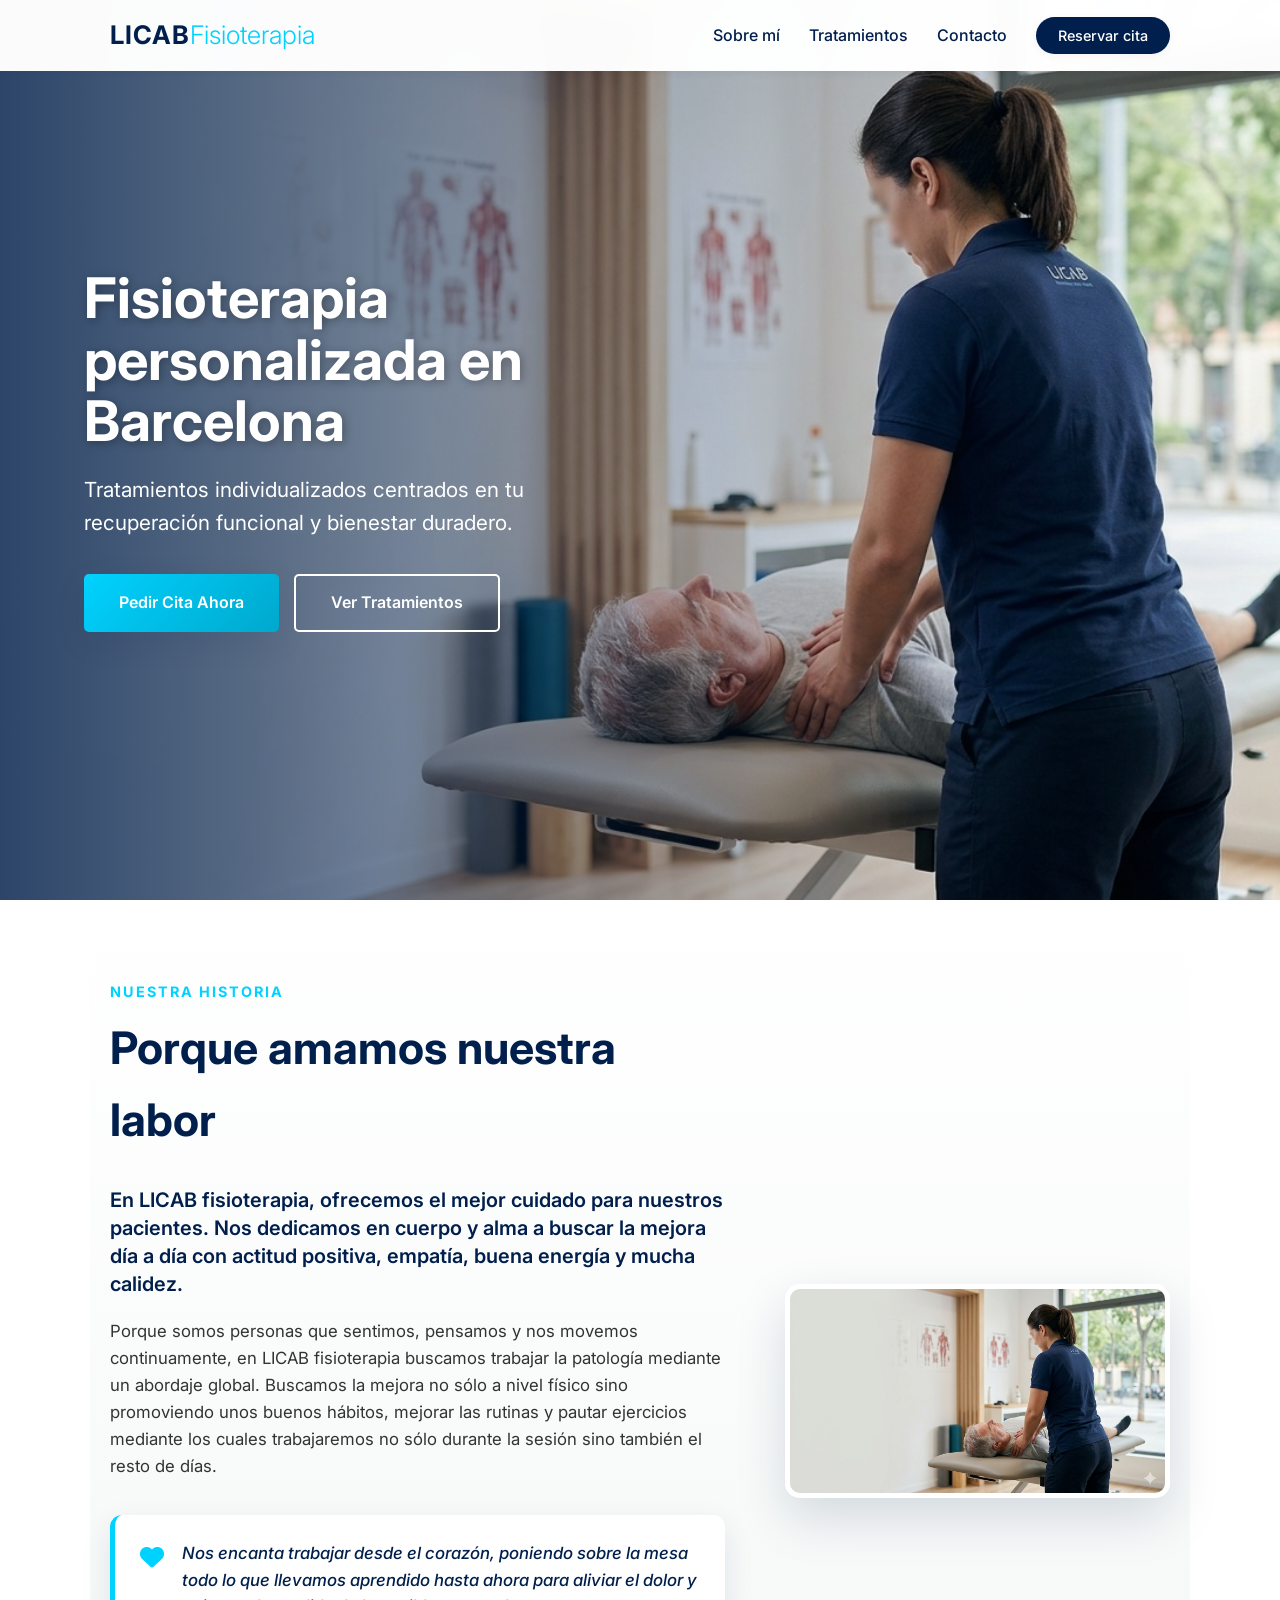
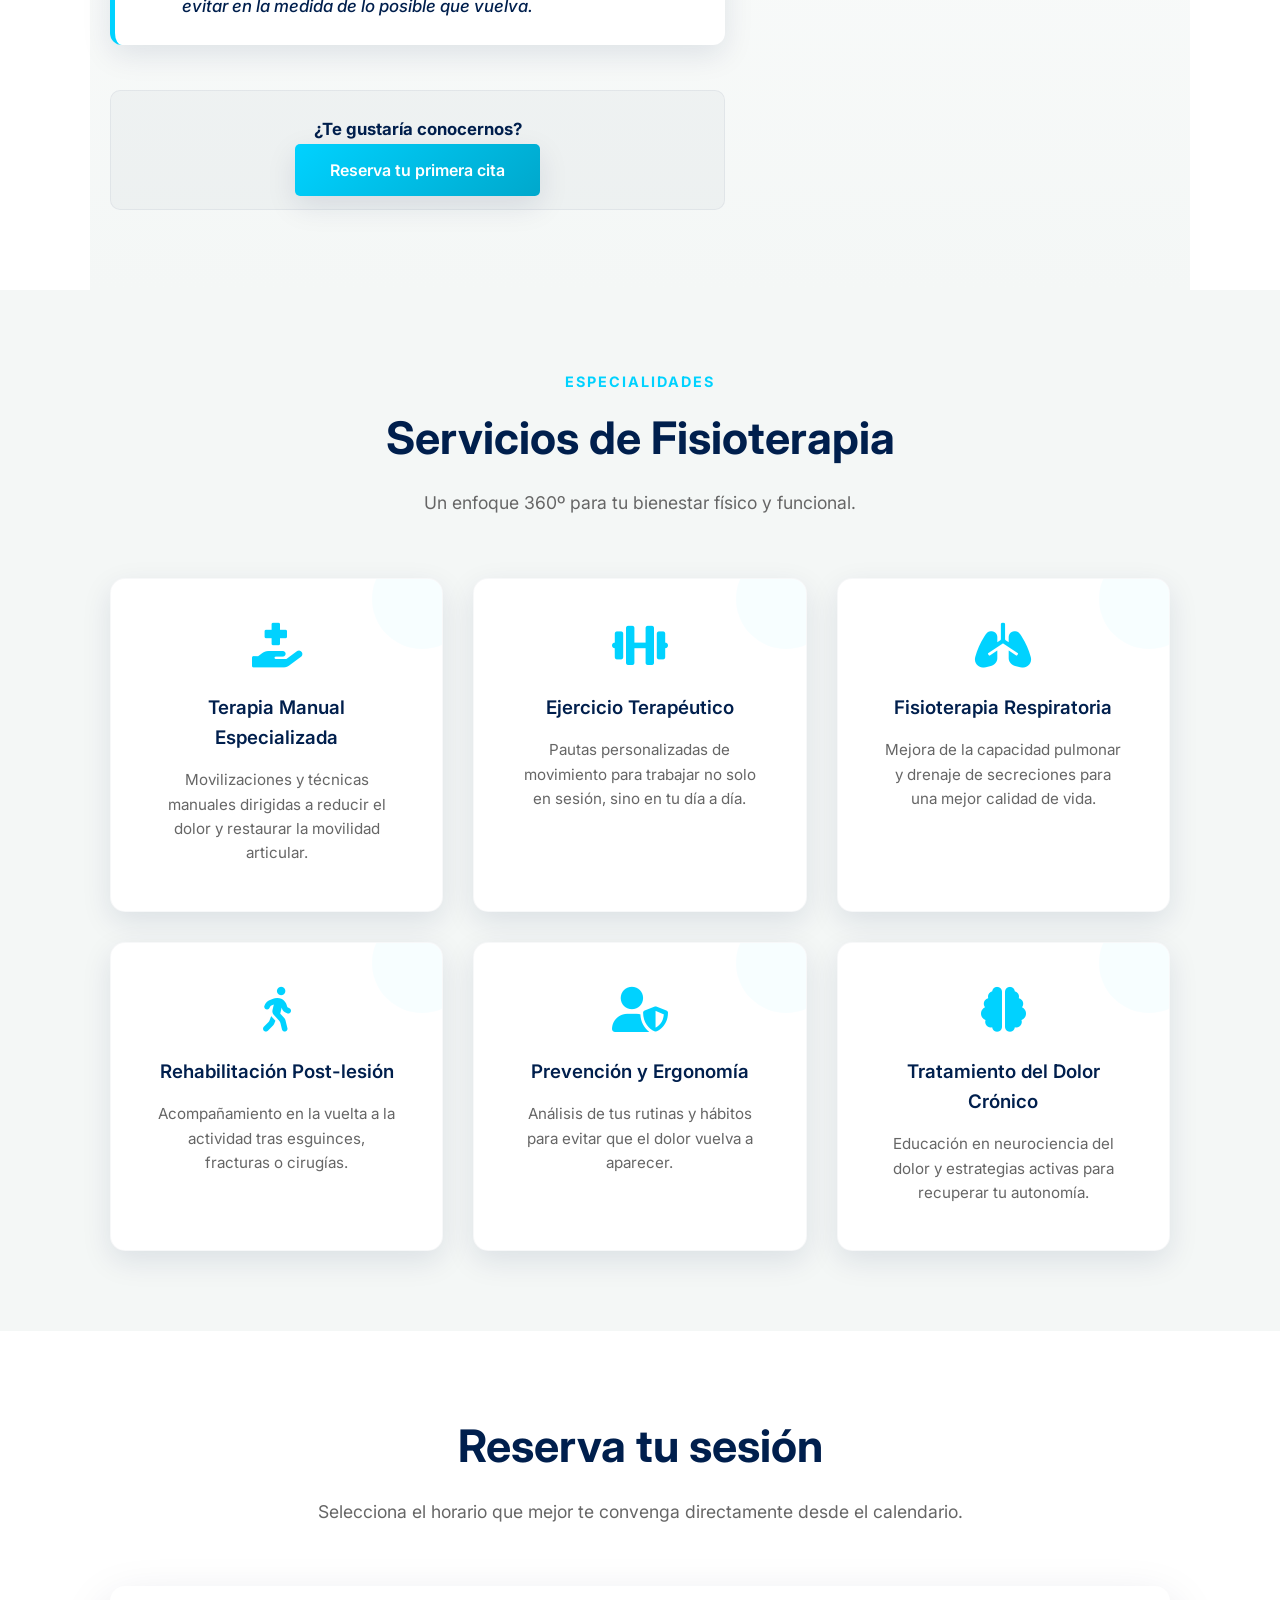
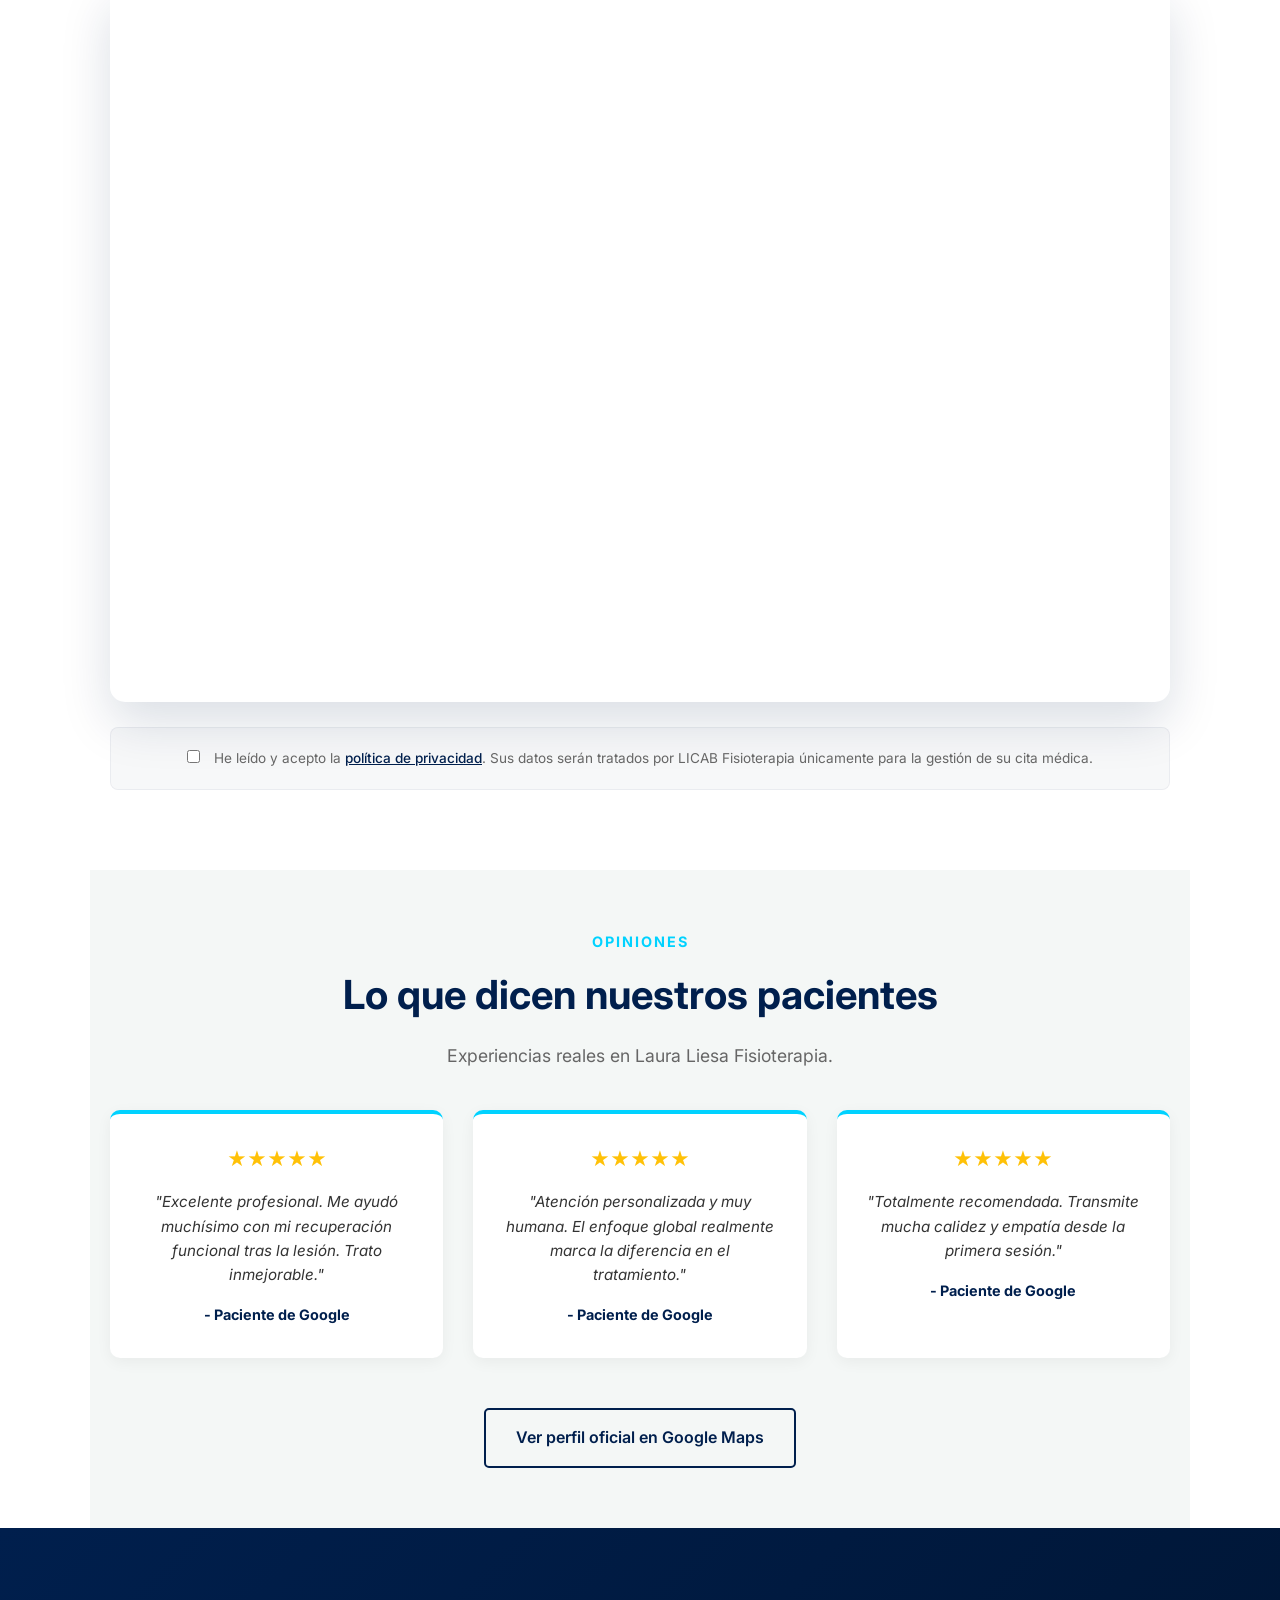
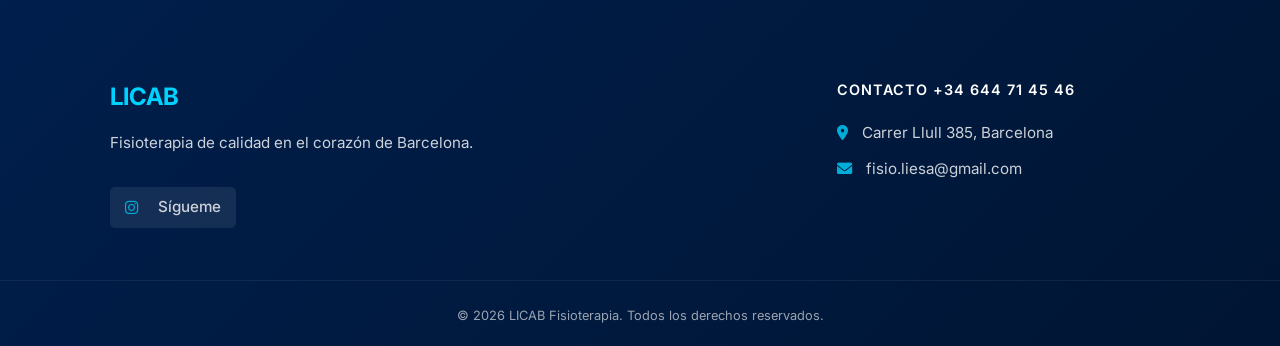
==== commit 6c12c356: "Update index.html Signed-off-by: nekoblu <laura.licab@gmail.com>" ====
--- a/index.html
+++ b/index.html
@@ -124,42 +124,39 @@
         </p>
     </div>
 </section>
-<!-- SECCIÓN DE RESEÑAS LIMPIA -->
-<section id="resenas" class="container bg-light" style="padding-top: 50px; padding-bottom: 50px;">
-    <div class="section-header">
-        <span class="subtitle">Opiniones</span>
-        <h2>Lo que dicen nuestros pacientes</h2>
-        <p>Experiencias reales en Laura Liesa Fisioterapia.</p>
+<section id="resenas" class="container bg-light" style="padding: 60px 20px; text-align: center;">
+    
+    <div class="section-header" style="margin-bottom: 40px;">
+        <span class="subtitle" style="color: #00d2ff; text-transform: uppercase; letter-spacing: 2px; font-weight: 700; font-size: 0.9rem;">Opiniones</span>
+        <h2 style="color: #001f4d; font-size: 2.5rem; margin-top: 10px;">Lo que dicen nuestros pacientes</h2>
+        <p style="color: #666; max-width: 600px; margin: 15px auto 0;">Experiencias reales en Laura Liesa Fisioterapia.</p>
     </div>
     
-    <div class="grid">
-        <!-- Reseña 1 -->
-        <div class="card resena-card">
-            <div class="stars">★★★★★</div>
-            <p>"Excelente profesional. Me ayudó muchísimo con mi recuperación funcional. Trato inmejorable."</p>
-            <span class="autor">- Paciente de Google</span>
+    <div class="resenas-grid" style="display: grid; grid-template-columns: repeat(auto-fit, minmax(300px, 1fr)); gap: 30px; margin-bottom: 50px;">
+        
+        <div class="resena-card" style="background: #fff; padding: 30px; border-radius: 10px; box-shadow: 0 4px 15px rgba(0,0,0,0.05); border-top: 4px solid #00d2ff;">
+            <div class="stars" style="color: #ffc107; font-size: 1.2rem; margin-bottom: 15px;">★★★★★</div>
+            <p style="font-style: italic; color: #333; line-height: 1.6; margin-bottom: 15px;">"Excelente profesional. Me ayudó muchísimo con mi recuperación funcional tras la lesión. Trato inmejorable."</p>
+            <span class="autor" style="font-weight: 700; color: #001f4d; font-size: 0.9rem;">- Paciente de Google</span>
         </div>
         
-        <!-- Reseña 2 -->
-        <div class="card resena-card">
-            <div class="stars">★★★★★</div>
-            <p>"Atención personalizada y muy humana. El enfoque global realmente marca la diferencia."</p>
-            <span class="autor">- Paciente de Google</span>
+        <div class="resena-card" style="background: #fff; padding: 30px; border-radius: 10px; box-shadow: 0 4px 15px rgba(0,0,0,0.05); border-top: 4px solid #00d2ff;">
+            <div class="stars" style="color: #ffc107; font-size: 1.2rem; margin-bottom: 15px;">★★★★★</div>
+            <p style="font-style: italic; color: #333; line-height: 1.6; margin-bottom: 15px;">"Atención personalizada y muy humana. El enfoque global realmente marca la diferencia en el tratamiento."</p>
+            <span class="autor" style="font-weight: 700; color: #001f4d; font-size: 0.9rem;">- Paciente de Google</span>
         </div>
         
-        <!-- Reseña 3 -->
-        <div class="card resena-card">
-            <div class="stars">★★★★★</div>
-            <p>"Totalmente recomendada. Transmite mucha calidez y empatía desde la primera sesión."</p>
-            <span class="autor">- Paciente de Google</span>
+        <div class="resena-card" style="background: #fff; padding: 30px; border-radius: 10px; box-shadow: 0 4px 15px rgba(0,0,0,0.05); border-top: 4px solid #00d2ff;">
+            <div class="stars" style="color: #ffc107; font-size: 1.2rem; margin-bottom: 15px;">★★★★★</div>
+            <p style="font-style: italic; color: #333; line-height: 1.6; margin-bottom: 15px;">"Totalmente recomendada. Transmite mucha calidez y empatía desde la primera sesión."</p>
+            <span class="autor" style="font-weight: 700; color: #001f4d; font-size: 0.9rem;">- Paciente de Google</span>
         </div>
-    </div>
-
-    <!-- BOTÓN ÚNICO (Solo abajo) -->
-    <div style="text-align: center; margin-top: 40px;">
+        
+    </div> <div class="google-btn-container" style="margin-top: 20px;">
         <a href="https://g.page/r/CVxF7CAu9bawEBM/" 
            target="_blank" 
-           class="btn-google-direct">
+           class="btn-google-direct"
+           style="display: inline-block; padding: 15px 30px; background-color: transparent; color: #001f4d; border: 2px solid #001f4d; border-radius: 5px; font-weight: 600; text-decoration: none; transition: all 0.3s ease;">
            Ver perfil oficial en Google Maps
         </a>
     </div>
--- a/style.css
+++ b/style.css
@@ -366,3 +366,29 @@
     .hero-btns { flex-direction: column; gap: 10px; }
     .btn-primary, .btn-secondary { width: 100%; }
 }
+/* --- Botón Google Directo --- */
+.btn-google-direct {
+    display: inline-block;
+    padding: 15px 35px;
+    background-color: transparent;
+    color: #001f4d; /* Tu azul marino */
+    border: 2px solid #001f4d;
+    border-radius: 5px;
+    font-weight: 600;
+    text-decoration: none;
+    transition: all 0.3s ease;
+    cursor: pointer;
+}
+
+.btn-google-direct:hover {
+    background-color: #001f4d;
+    color: white;
+    transform: translateY(-3px);
+    box-shadow: 0 5px 15px rgba(0, 31, 77, 0.2);
+}
+
+/* Evitar desplazamientos extraños en la sección */
+#resenas {
+    overflow: hidden;
+    clear: both;
+}
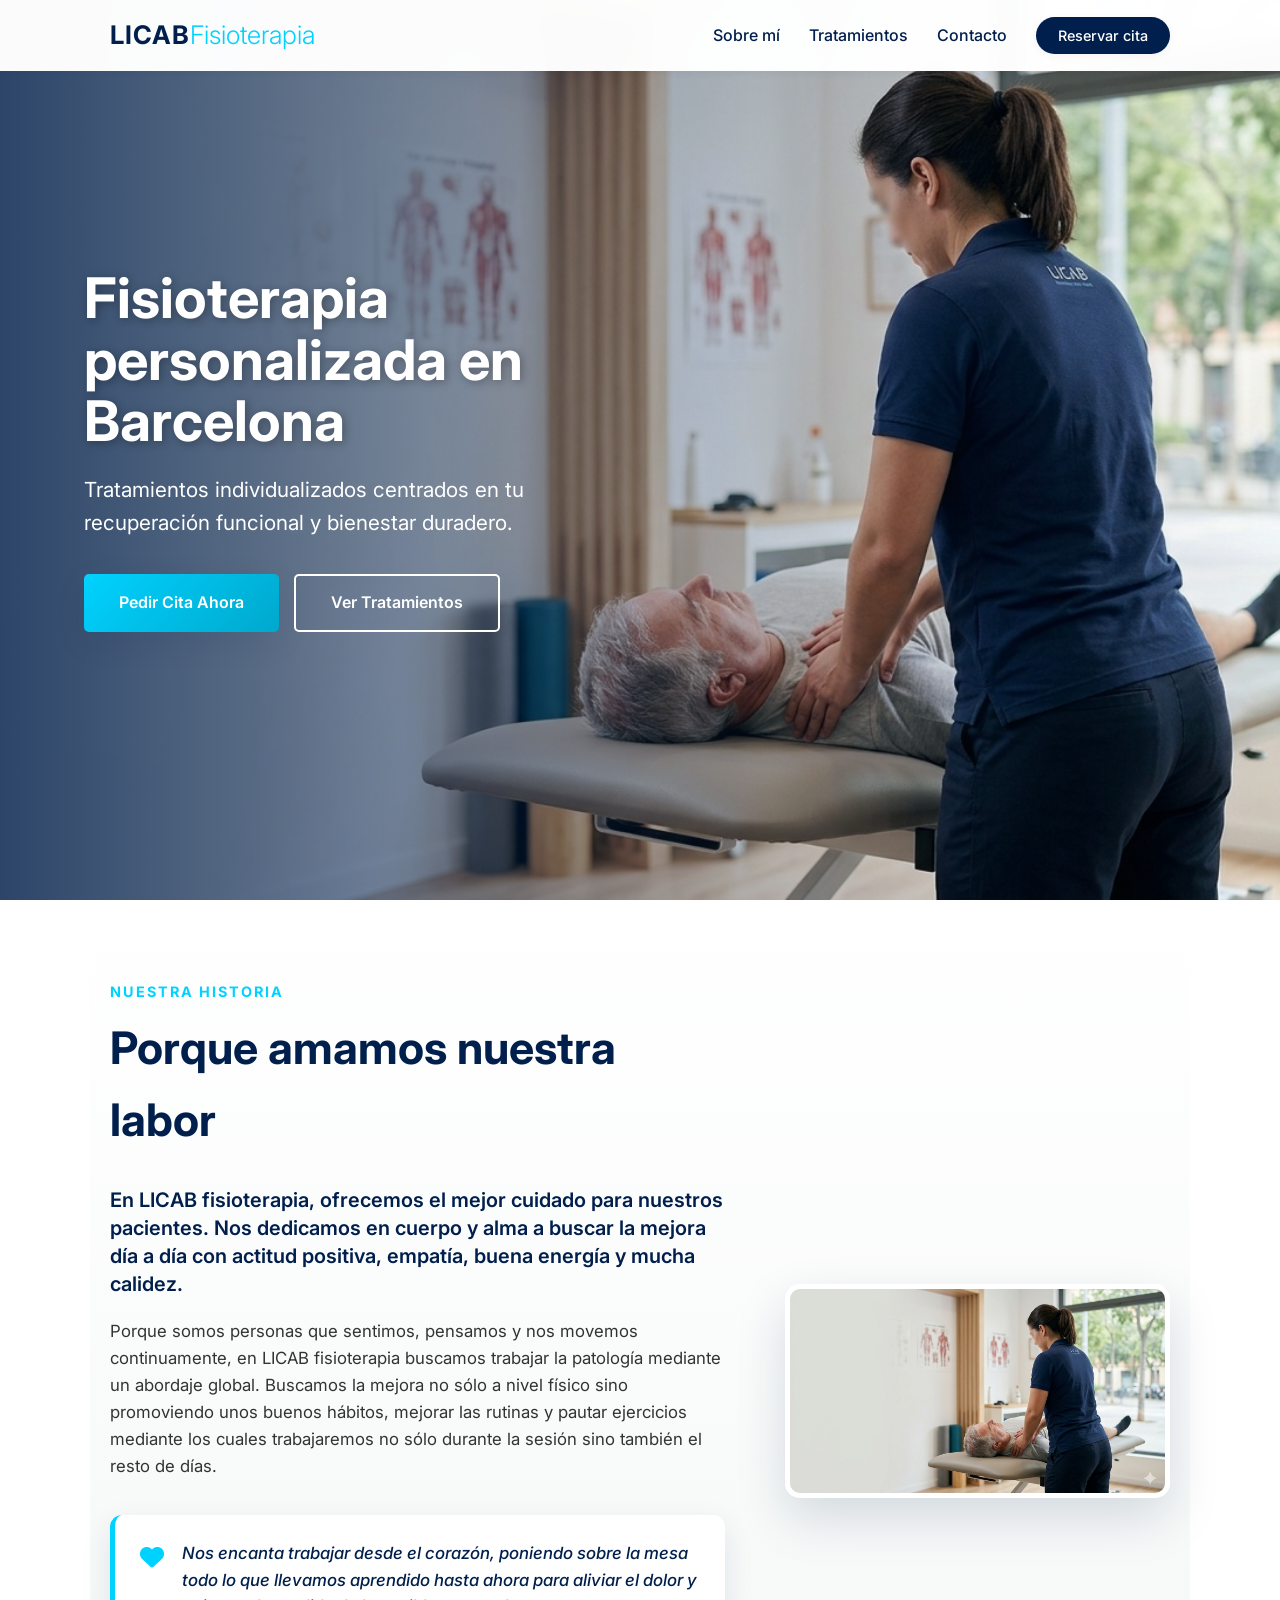
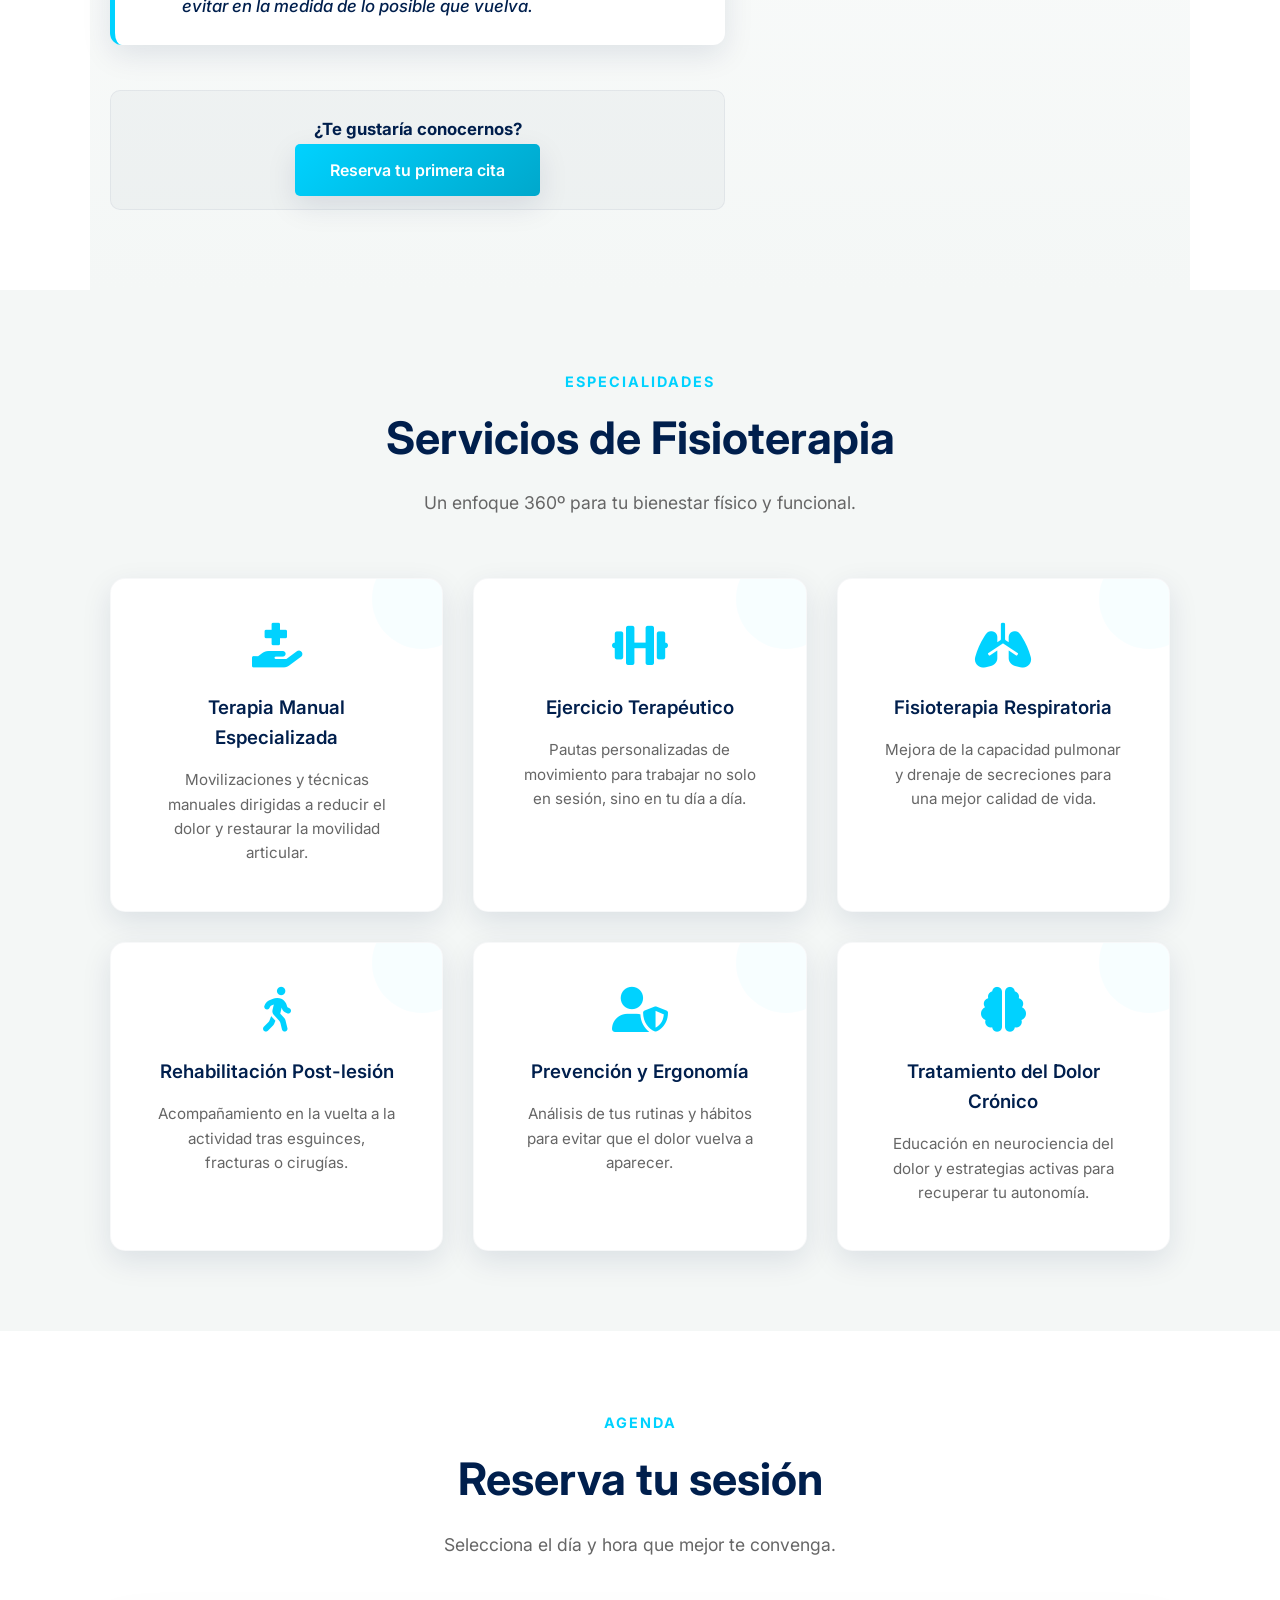
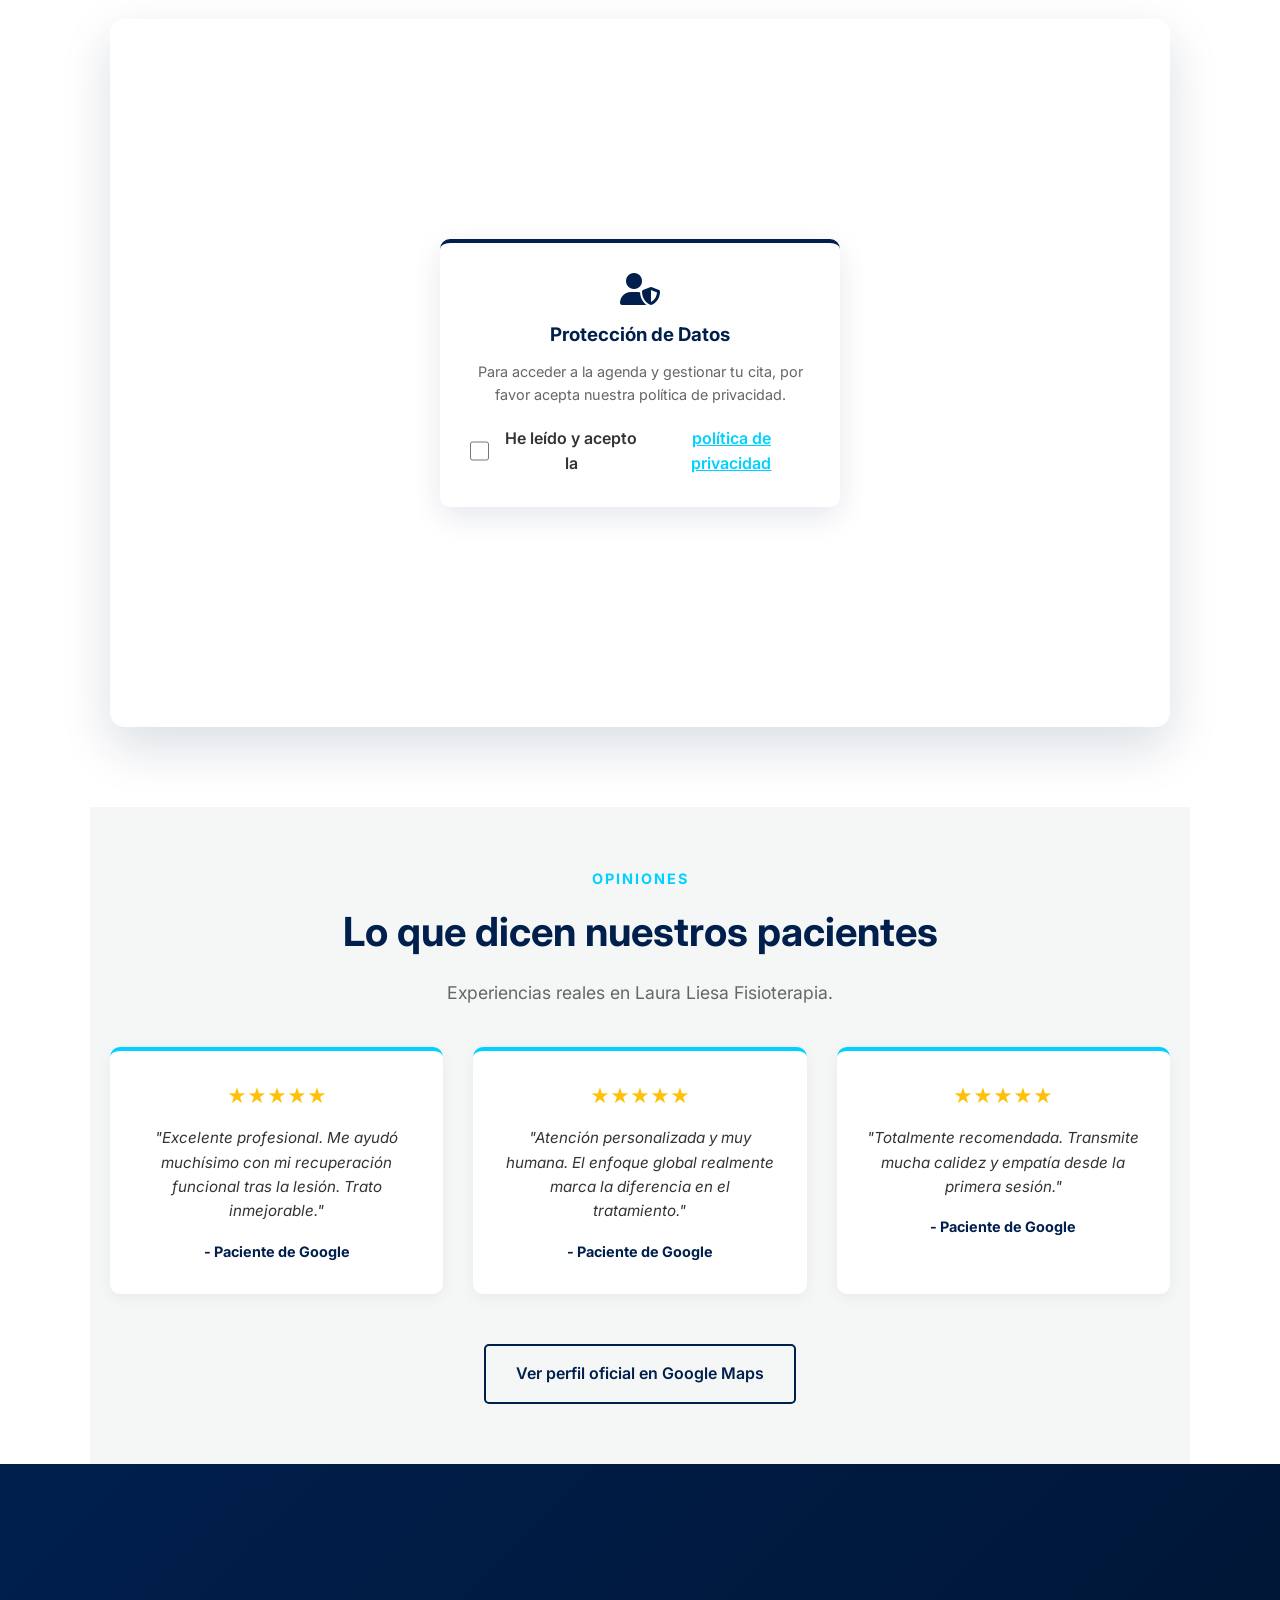
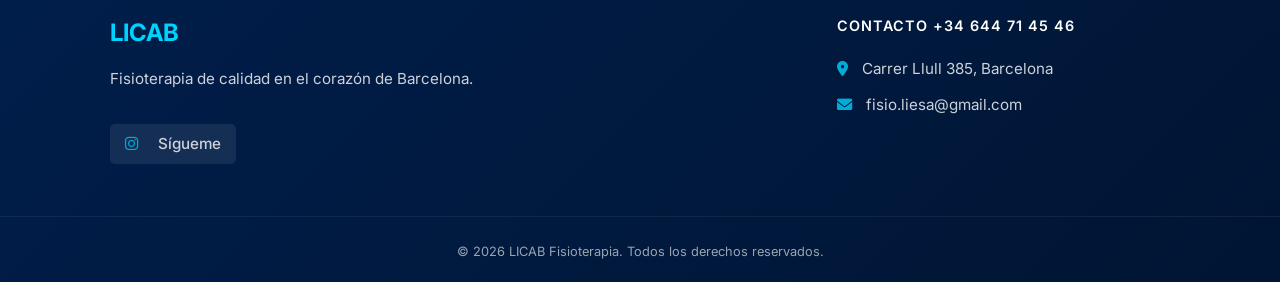
==== commit 1f1ae508: "Update index.html Signed-off-by: nekoblu <laura.licab@gmail.com>" ====
--- a/index.html
+++ b/index.html
@@ -109,22 +109,34 @@
     
 <section id="reserva" class="container">
     <div class="section-header">
+        <span class="subtitle">Agenda</span>
         <h2>Reserva tu sesión</h2>
-        <p>Selecciona el horario que mejor te convenga directamente desde el calendario.</p>
-    </div>
-    <div class="calendar-wrapper">
+        <p>Selecciona el día y hora que mejor te convenga.</p>
+    </div>
+
+    <!-- Contenedor del Calendario con Bloqueo -->
+    <div class="calendar-container" style="position: relative; background: #fff; border-radius: 15px; box-shadow: var(--shadow-lg); overflow: hidden;">
+        
+        <!-- Capa de bloqueo (Se quita al marcar el check) -->
+        <div id="overlay-privacidad" style="position: absolute; top: 0; left: 0; width: 100%; height: 100%; background: rgba(255,255,255,0.9); z-index: 10; display: flex; flex-direction: column; align-items: center; justify-content: center; text-align: center; padding: 20px; transition: all 0.5s ease;">
+            <div style="max-width: 400px; background: white; padding: 30px; border-radius: 10px; box-shadow: var(--shadow-md); border-top: 4px solid var(--navy);">
+                <i class="fas fa-user-shield" style="font-size: 2rem; color: var(--navy); margin-bottom: 15px;"></i>
+                <h3 style="color: var(--navy); margin-bottom: 10px;">Protección de Datos</h3>
+                <p style="font-size: 0.9rem; color: #666; margin-bottom: 20px;">Para acceder a la agenda y gestionar tu cita, por favor acepta nuestra política de privacidad.</p>
+                
+                <label style="display: flex; align-items: center; gap: 10px; cursor: pointer; justify-content: center; font-weight: 600;">
+                    <input type="checkbox" id="check-privacidad" style="width: 20px; height: 20px;">
+                    He leído y acepto la <a href="politica-privacidad.html" target="_blank" style="color: var(--accent);">política de privacidad</a>
+                </label>
+            </div>
+        </div>
+
+        <!-- El Calendario Real -->
         <iframe src="https://calendar.google.com/calendar/appointments/schedules/AcZssZ2XTrCWddEaJgsJEPg79zLA_coo40EEr0-ue2dcahUxBSBDdpZVx-xf2ixdfQ2lwGW5abkNfTvt?gv=true" style="border: 0" width="100%" height="700" frameborder="0"></iframe>
     </div>
-    
-    <div class="privacy-notice">
-        <p>
-            <input type="checkbox" id="privacy" required> 
-            He leído y acepto la <a href="politica-privacidad.html" target="_blank">política de privacidad</a>. 
-            Sus datos serán tratados por LICAB Fisioterapia únicamente para la gestión de su cita médica.
-        </p>
-    </div>
-</section>
-<section id="resenas" class="container bg-light" style="padding: 60px 20px; text-align: center;">
+</section>
+
+    <section id="resenas" class="container bg-light" style="padding: 60px 20px; text-align: center;">
     
     <div class="section-header" style="margin-bottom: 40px;">
         <span class="subtitle" style="color: #00d2ff; text-transform: uppercase; letter-spacing: 2px; font-weight: 700; font-size: 0.9rem;">Opiniones</span>
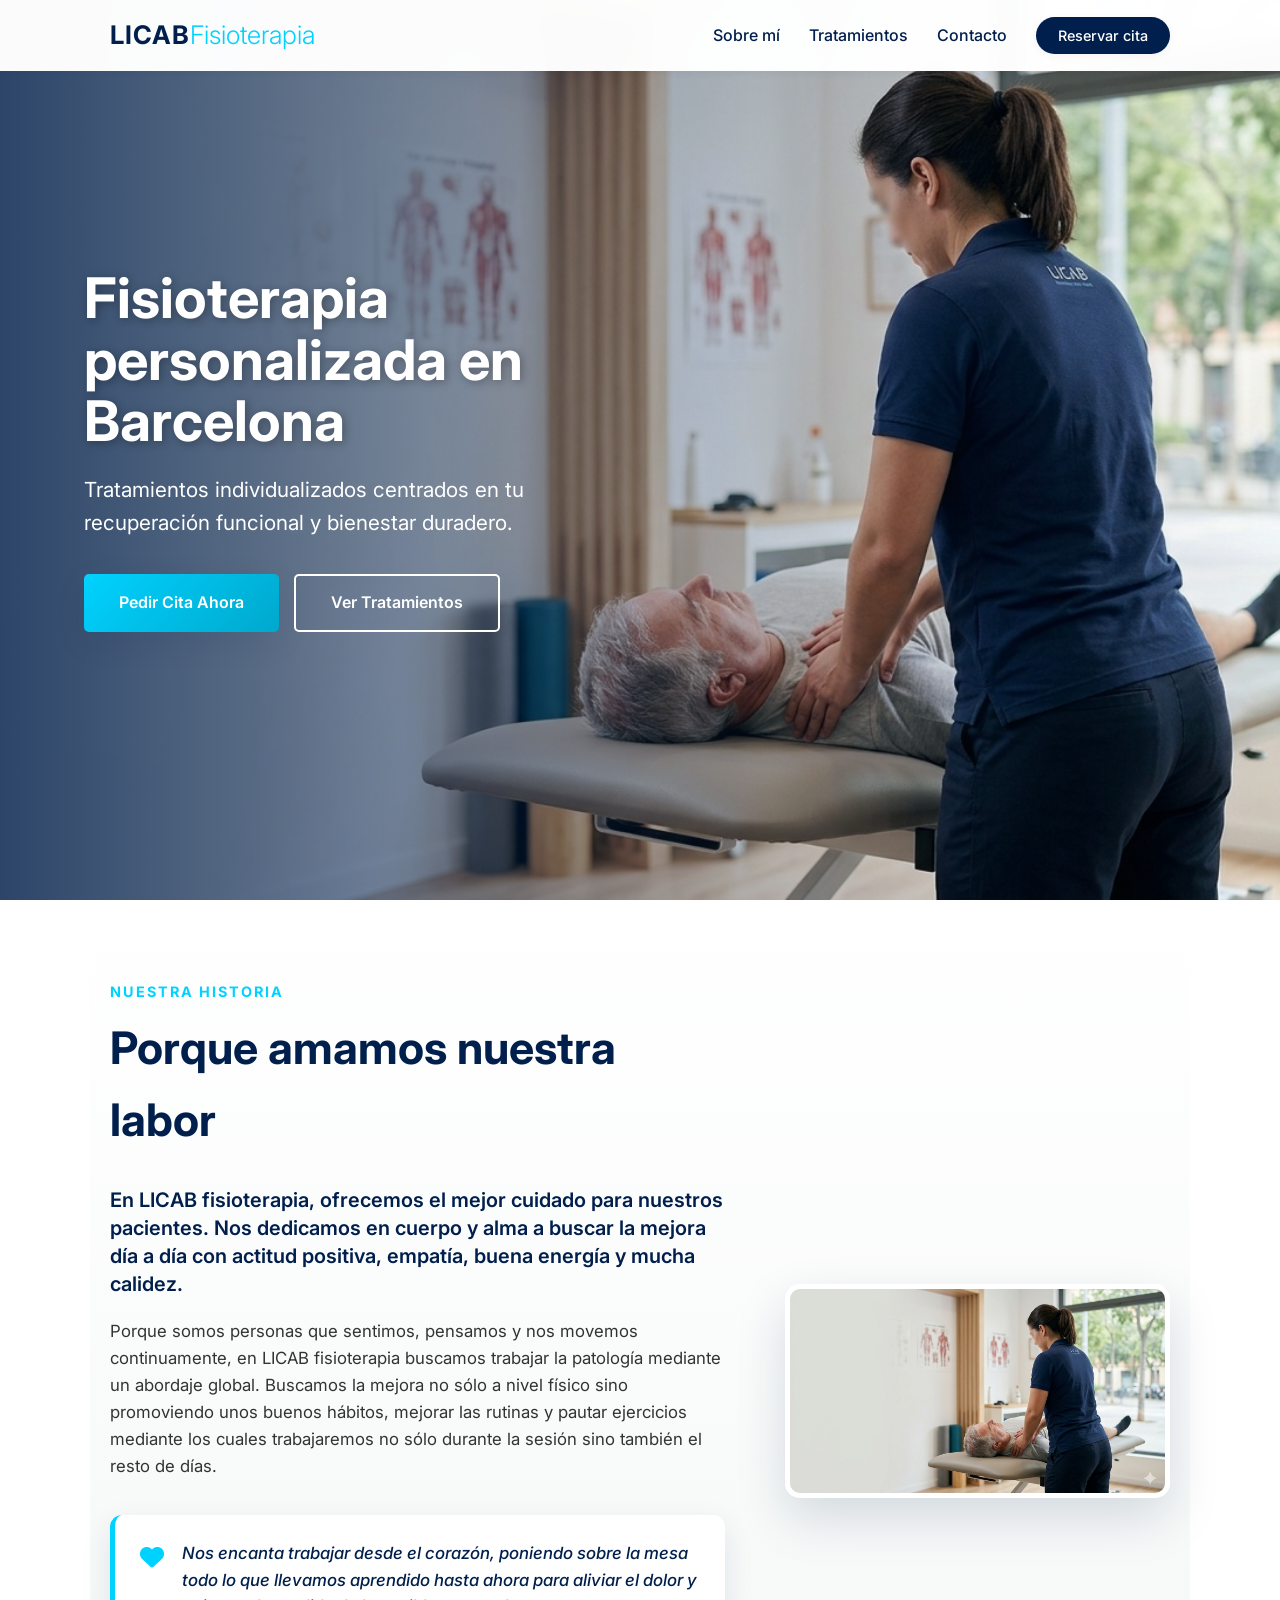
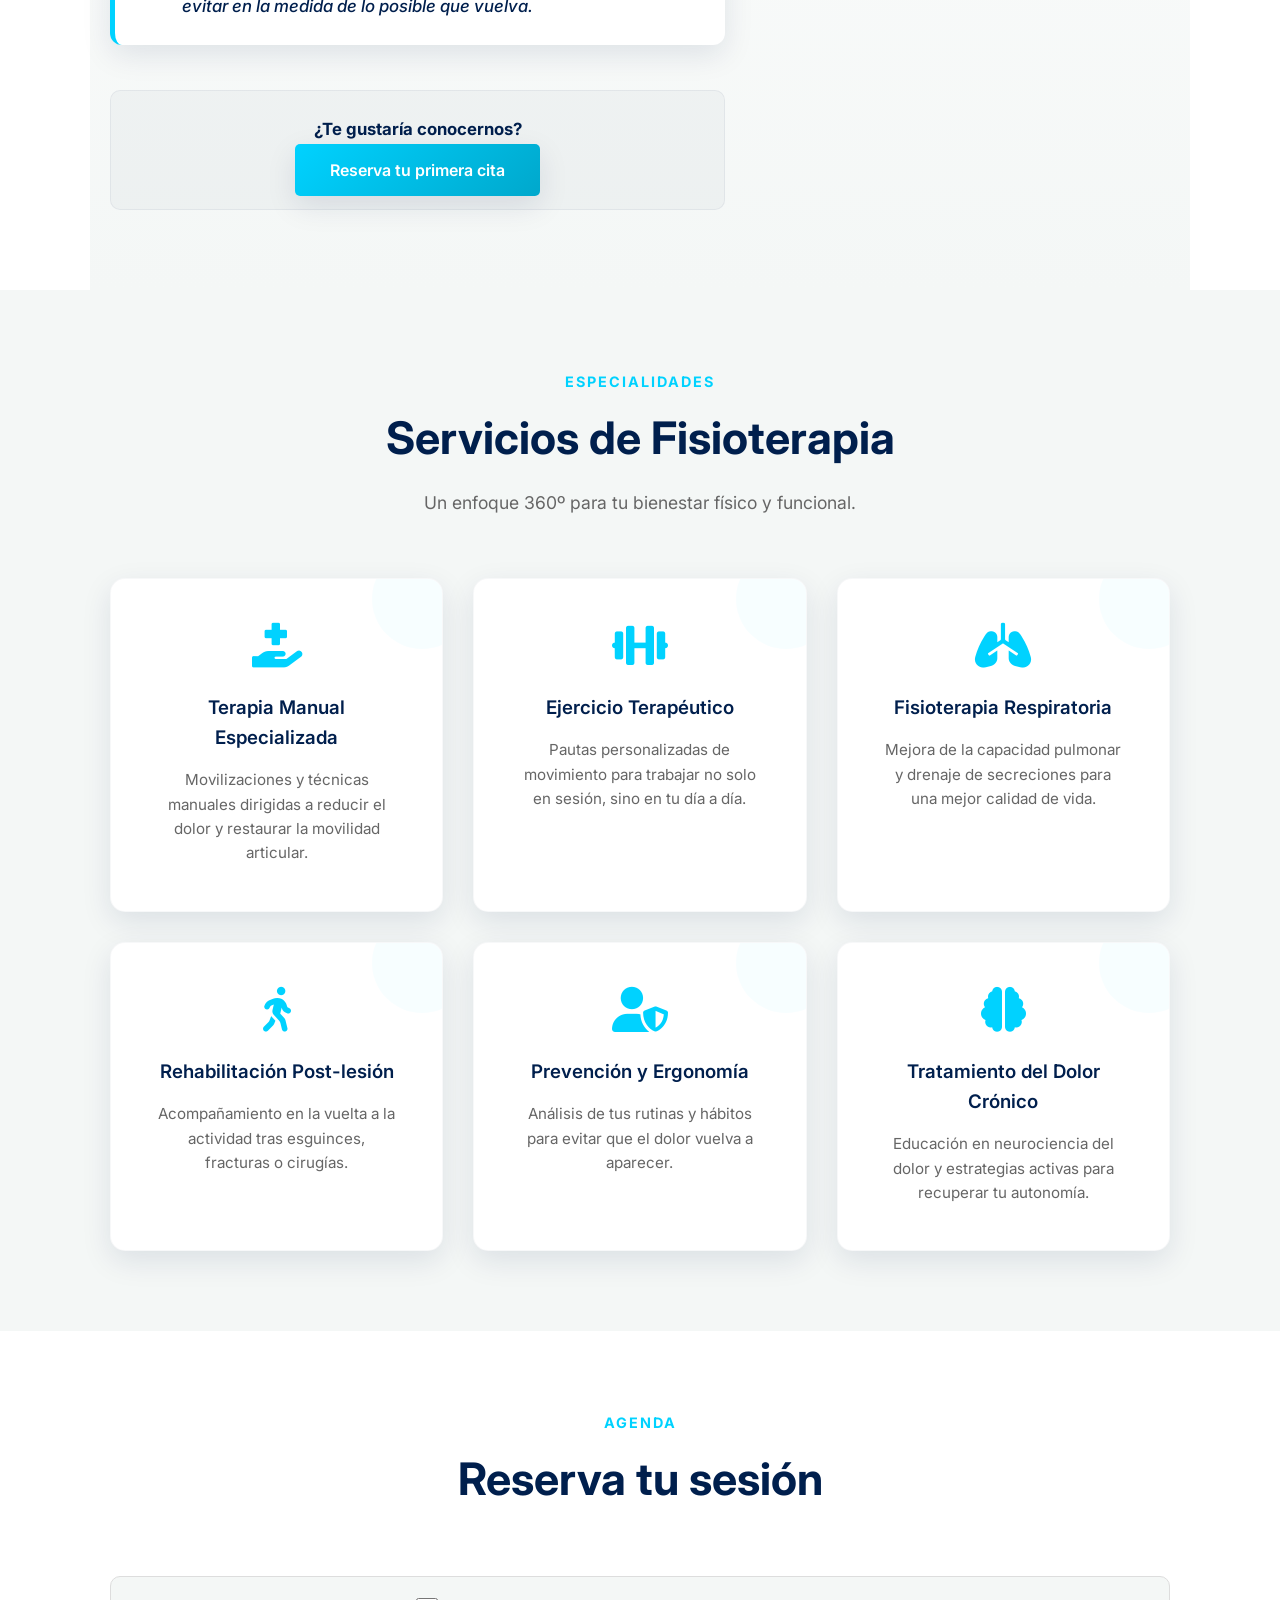
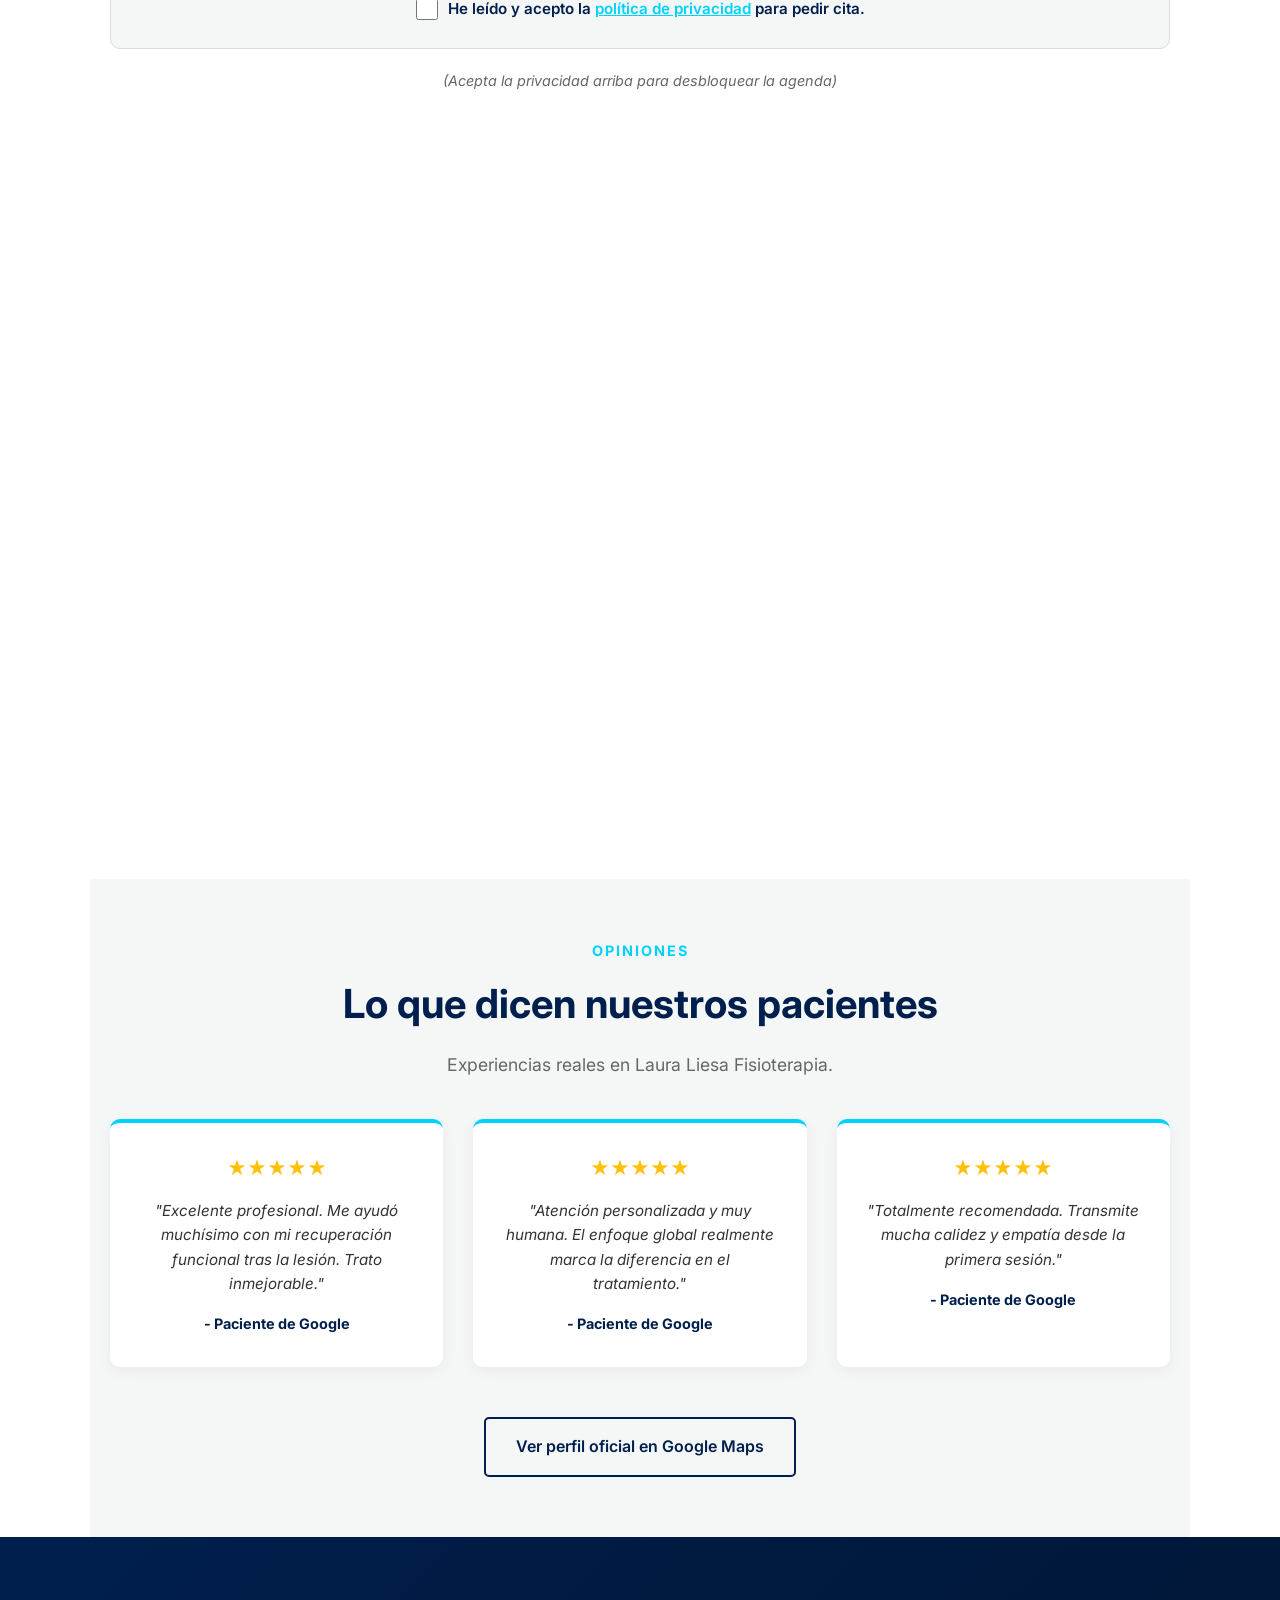
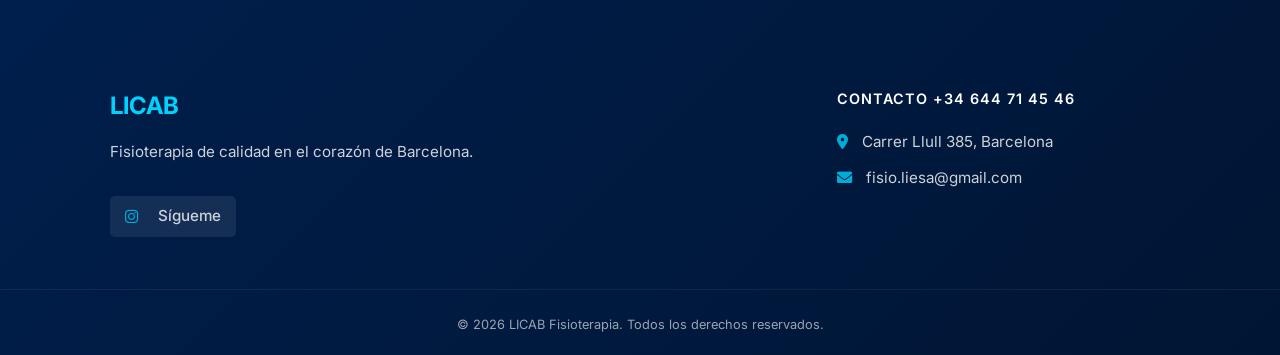
==== commit 5bacf4fa: "Update index.html Signed-off-by: nekoblu <laura.licab@gmail.com>" ====
--- a/index.html
+++ b/index.html
@@ -107,29 +107,28 @@
     </div>
 </section>
     
-<section id="reserva" class="container">
+<section id="reserva" class="container" style="text-align: center;">
     <div class="section-header">
         <span class="subtitle">Agenda</span>
         <h2>Reserva tu sesión</h2>
-        <p>Selecciona el día y hora que mejor te convenga.</p>
-    </div>
-
-    <!-- Contenedor del Calendario con Bloqueo -->
-    <div class="calendar-container" style="position: relative; background: #fff; border-radius: 15px; box-shadow: var(--shadow-lg); overflow: hidden;">
-        
-        <!-- Capa de bloqueo (Se quita al marcar el check) -->
-        <div id="overlay-privacidad" style="position: absolute; top: 0; left: 0; width: 100%; height: 100%; background: rgba(255,255,255,0.9); z-index: 10; display: flex; flex-direction: column; align-items: center; justify-content: center; text-align: center; padding: 20px; transition: all 0.5s ease;">
-            <div style="max-width: 400px; background: white; padding: 30px; border-radius: 10px; box-shadow: var(--shadow-md); border-top: 4px solid var(--navy);">
-                <i class="fas fa-user-shield" style="font-size: 2rem; color: var(--navy); margin-bottom: 15px;"></i>
-                <h3 style="color: var(--navy); margin-bottom: 10px;">Protección de Datos</h3>
-                <p style="font-size: 0.9rem; color: #666; margin-bottom: 20px;">Para acceder a la agenda y gestionar tu cita, por favor acepta nuestra política de privacidad.</p>
-                
-                <label style="display: flex; align-items: center; gap: 10px; cursor: pointer; justify-content: center; font-weight: 600;">
-                    <input type="checkbox" id="check-privacidad" style="width: 20px; height: 20px;">
-                    He leído y acepto la <a href="politica-privacidad.html" target="_blank" style="color: var(--accent);">política de privacidad</a>
-                </label>
-            </div>
-        </div>
+    </div>
+
+    <!-- Bloque de Privacidad Simple -->
+    <div id="privacidad-wrapper" style="background: #f4f7f6; padding: 20px; border-radius: 10px; margin-bottom: 20px; border: 1px solid #ddd;">
+        <label style="display: inline-flex; align-items: center; gap: 10px; cursor: pointer; font-size: 0.95rem; color: #001f4d; font-weight: 600;">
+            <input type="checkbox" id="check-privacidad" style="width: 22px; height: 22px; cursor: pointer;">
+            <span>He leído y acepto la <a href="politica-privacidad.html" target="_blank" style="color: #00d2ff; text-decoration: underline;">política de privacidad</a> para pedir cita.</span>
+        </label>
+    </div>
+
+    <!-- Contenedor del Calendario (Oculto inicialmente) -->
+    <div id="calendario-real" style="display: none; transition: all 0.5s ease; border-radius: 15px; overflow: hidden; box-shadow: var(--shadow-lg);">
+        <iframe src="https://calendar.google.com/calendar/appointments/schedules/AcZssZ2XTrCWddEaJgsJEPg79zLA_coo40EEr0-ue2dcahUxBSBDdpZVx-xf2ixdfQ2lwGW5abkNfTvt?gv=true" style="border: 0" width="100%" height="700" frameborder="0"></iframe>
+    </div>
+    
+    <!-- Mensaje de aviso si no está marcado -->
+    <p id="aviso-click" style="color: #666; font-style: italic; font-size: 0.9rem;">(Acepta la privacidad arriba para desbloquear la agenda)</p>
+</section>
 
         <!-- El Calendario Real -->
         <iframe src="https://calendar.google.com/calendar/appointments/schedules/AcZssZ2XTrCWddEaJgsJEPg79zLA_coo40EEr0-ue2dcahUxBSBDdpZVx-xf2ixdfQ2lwGW5abkNfTvt?gv=true" style="border: 0" width="100%" height="700" frameborder="0"></iframe>
